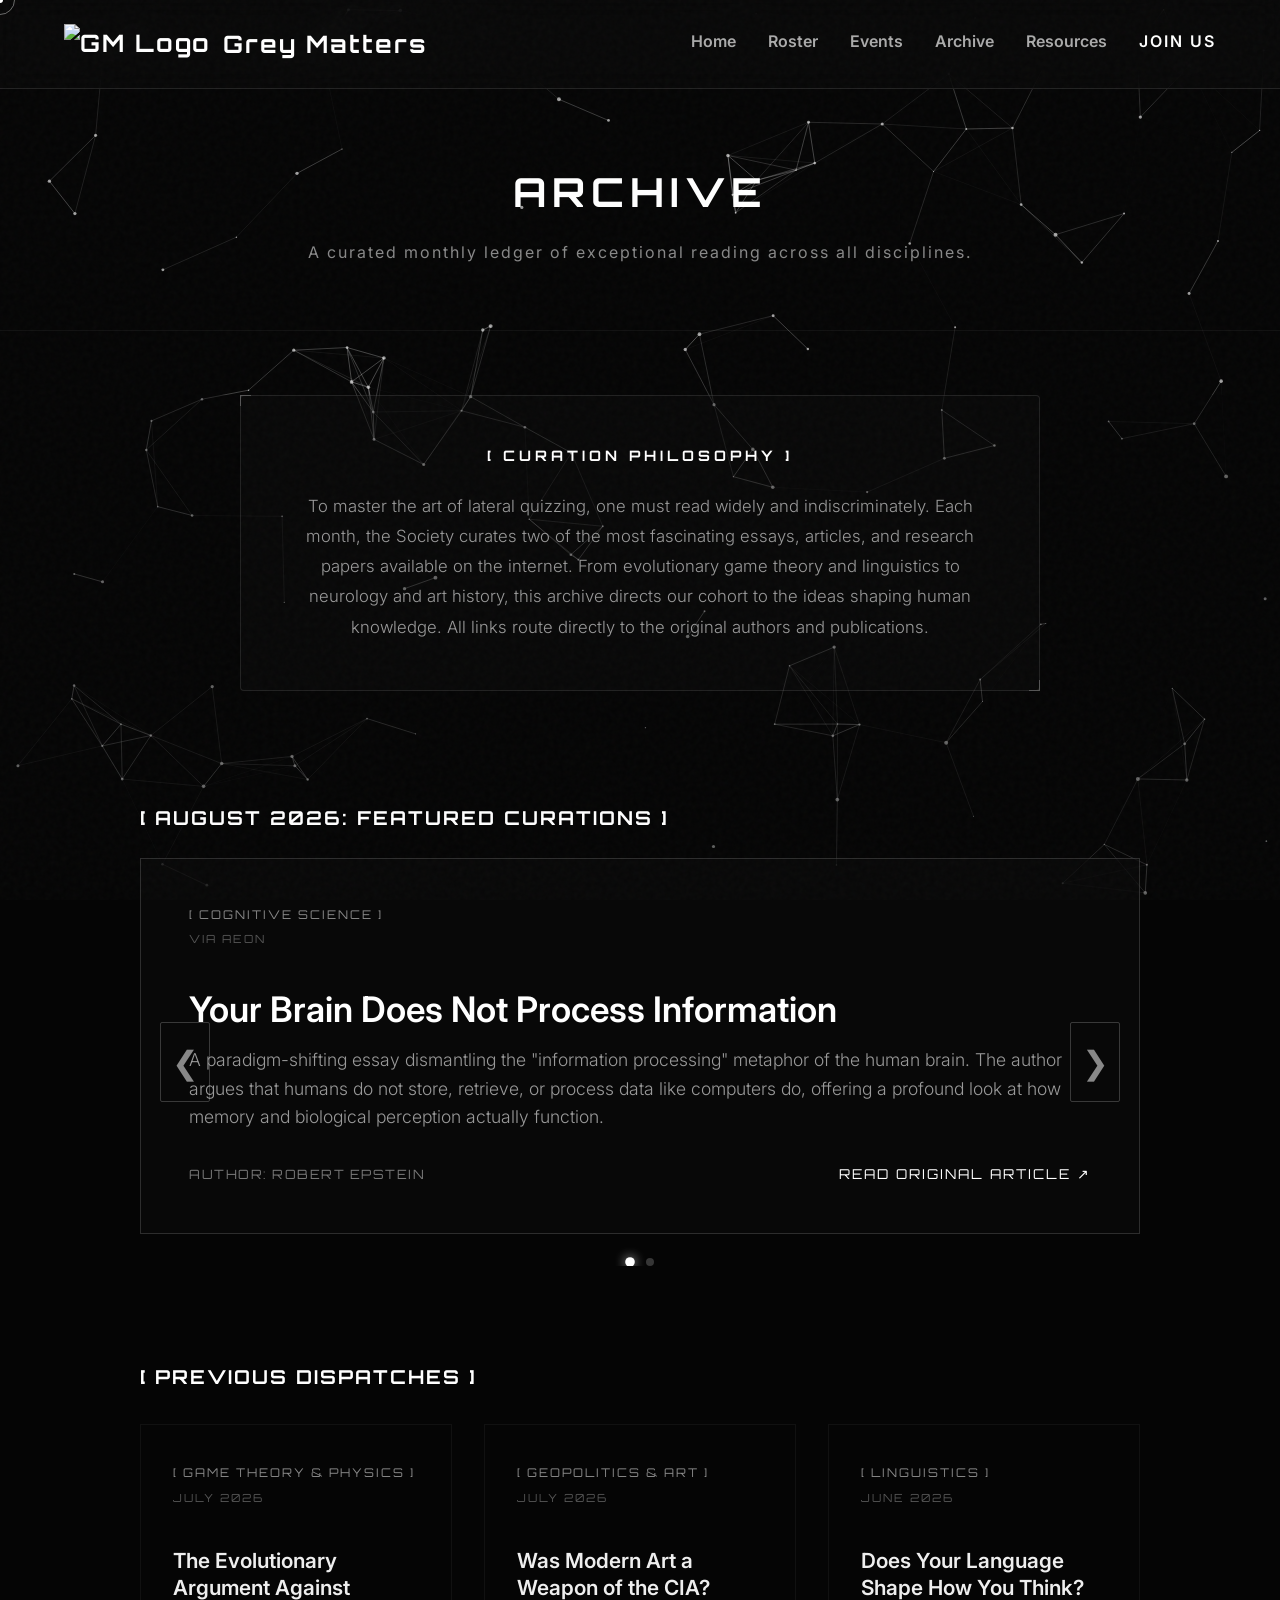
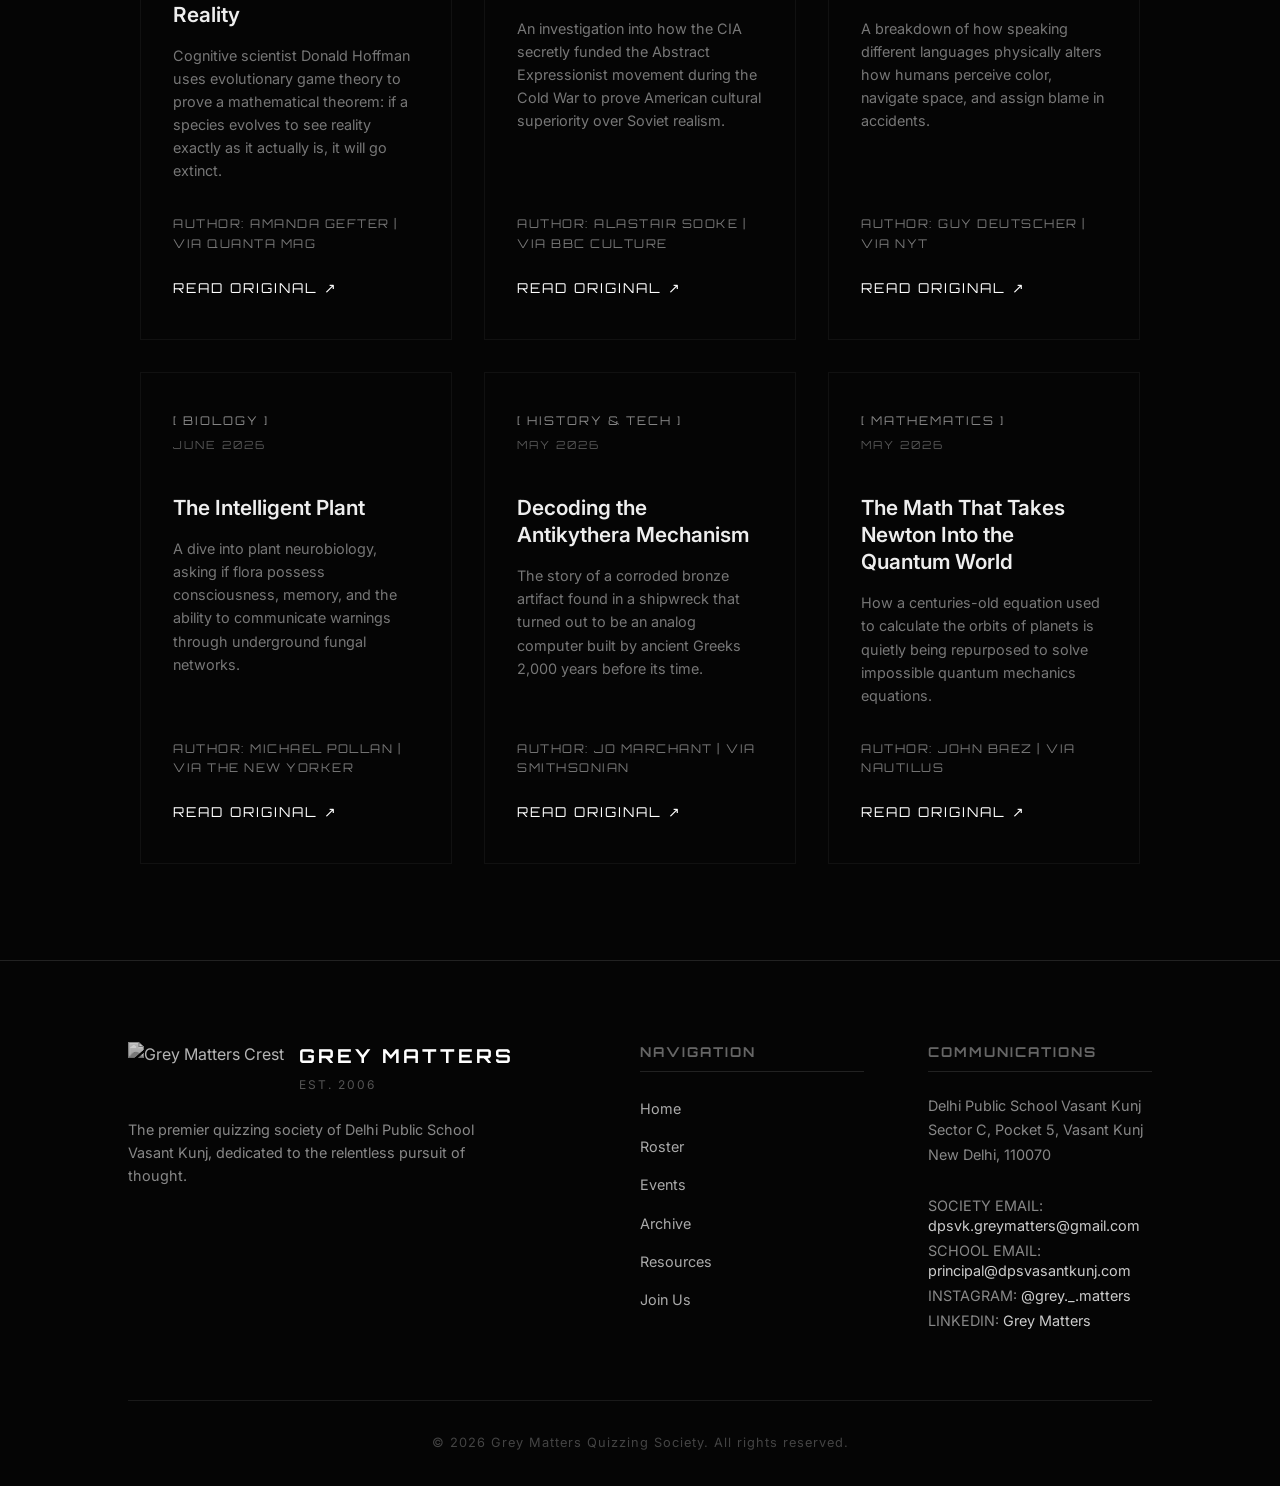
==== archive.html @ 874a45f2 "Add files via upload" ====
<!DOCTYPE html>
<html lang="en">
<head>
    <meta charset="UTF-8">
    <meta name="viewport" content="width=device-width, initial-scale=1.0">
    <title>Archive | Grey Matters Quizzing Society</title>
    <link rel="preconnect" href="https://fonts.googleapis.com">
    <link rel="preconnect" href="https://fonts.gstatic.com" crossorigin>
    <link href="https://fonts.googleapis.com/css2?family=Inter:wght@300;400;600&family=Orbitron:wght@400;500;700&display=swap" rel="stylesheet">
    <link rel="stylesheet" href="style.css">
</head>
<body>

    <!-- Precision Cursor Elements -->
    <div class="cursor-dot"></div>
    <div class="cursor-ring"></div>

    <!-- The Interactive Particle Background -->
    <canvas id="particle-canvas"></canvas>

    <!-- Navigation Bar -->
    <nav class="navbar">
        <a href="index.html" class="nav-brand">
            <img src="images/logo.jpeg" alt="GM Logo" class="nav-logo">
            Grey Matters
        </a>
        <ul class="nav-links">
            <li><a href="index.html">Home</a></li>
            <li><a href="roster.html">Roster</a></li>
            <li><a href="events.html">Events</a></li>
            <li><a href="archive.html">Archive</a></li>
            <li><a href="resources.html">Resources</a></li>
            <li><a href="join.html" class="join-btn">Join Us</a></li>
        </ul>
    </nav>

    <!-- Page Header -->
    <header class="page-header reveal">
        <h1 class="page-title">ARCHIVE</h1>
        <p class="page-subtitle">A curated monthly ledger of exceptional reading across all disciplines.</p>
    </header>

    <!-- Curation Mandate -->
    <section class="section reveal" style="padding-top: 0; padding-bottom: 2rem;">
        <div class="roster-intro">
            <h3 class="intro-heading">[ CURATION PHILOSOPHY ]</h3>
            <p class="intro-text">
                To master the art of lateral quizzing, one must read widely and indiscriminately. Each month, the Society curates two of the most fascinating essays, articles, and research papers available on the internet. From evolutionary game theory and linguistics to neurology and art history, this archive directs our cohort to the ideas shaping human knowledge. All links route directly to the original authors and publications.
            </p>
        </div>
    </section>

    <!-- AUGUST 2026: Swipeable Featured Banner -->
    <section class="section reveal" style="padding-top: 0;">
        <h2 class="section-title" style="font-size: 1.2rem; margin-bottom: 1.5rem; text-align: left; max-width: 1000px; margin-left: auto; margin-right: auto;">[ AUGUST 2026: FEATURED CURATIONS ]</h2>
        
        <div class="slider-wrapper">
            
            <!-- Accessible Navigation Arrows -->
            <button class="slider-arrow prev-arrow" aria-label="Previous Dispatch">&#10094;</button>
            <button class="slider-arrow next-arrow" aria-label="Next Dispatch">&#10095;</button>

            <div class="slider-container" id="archive-slider">
                
                <!-- Slide 1 -->
                <div class="featured-article slide">
                    <div class="article-meta" style="display: flex; flex-direction: column; align-items: flex-start; gap: 8px; height: auto; padding-bottom: 15px;">
                        <span class="article-tag">[ COGNITIVE SCIENCE ]</span>
                        <span class="article-date">VIA AEON</span>
                    </div>
                    <h3 class="featured-title">Your Brain Does Not Process Information</h3>
                    <p class="featured-excerpt">A paradigm-shifting essay dismantling the "information processing" metaphor of the human brain. The author argues that humans do not store, retrieve, or process data like computers do, offering a profound look at how memory and biological perception actually function.</p>
                    <div class="article-footer">
                        <div class="article-author">AUTHOR: ROBERT EPSTEIN</div>
                        <a href="https://aeon.co/essays/your-brain-does-not-process-information-and-it-is-not-a-computer" target="_blank" class="read-more">READ ORIGINAL ARTICLE ↗</a>
                    </div>
                </div>

                <!-- Slide 2 -->
                <div class="featured-article slide">
                    <div class="article-meta" style="display: flex; flex-direction: column; align-items: flex-start; gap: 8px; height: auto; padding-bottom: 15px;">
                        <span class="article-tag">[ GEOPOLITICS & SUPPLY CHAIN ]</span>
                        <span class="article-date">VIA WIRED</span>
                    </div>
                    <h3 class="featured-title">The Deadly Global War for Sand</h3>
                    <p class="featured-excerpt">Sand is the most consumed natural resource on Earth after water, serving as the hidden foundation for modern concrete, glass, and silicon microchips. This investigation uncovers the terrifying reality of "peak sand" and the violent, multi-billion-dollar black markets currently fighting over it.</p>
                    <div class="article-footer">
                        <div class="article-author">AUTHOR: VINCE BEISER</div>
                        <a href="https://www.wired.com/2015/03/illegal-sand-mining/" target="_blank" class="read-more">READ ORIGINAL ARTICLE ↗</a>
                    </div>
                </div>

            </div>
            
            <!-- Interactive Dots for Swipe Indication -->
            <div class="slider-dots">
                <span class="dot active" data-index="0"></span>
                <span class="dot" data-index="1"></span>
            </div>
        </div>
            
    </section>

    <!-- PRECEDING MONTHS: Dispatch Log Grid (May to July) -->
    <section class="section reveal" style="padding-top: 0; padding-bottom: 6rem;">
        <h2 class="section-title" style="font-size: 1.2rem; margin-bottom: 2rem; text-align: left; max-width: 1000px; margin-left: auto; margin-right: auto;">[ PREVIOUS DISPATCHES ]</h2>
        
        <div class="archive-grid">
            
            <!-- JULY 2026: Article 1 -->
            <div class="archive-card" style="padding: 2.5rem 2rem; display: flex; flex-direction: column;">
                <div class="article-meta" style="display: flex; flex-direction: column; align-items: flex-start; gap: 8px; height: auto; padding-bottom: 15px;">
                    <span class="article-tag">[ GAME THEORY & PHYSICS ]</span>
                    <span class="article-date">JULY 2026</span>
                </div>
                <h4 class="card-title">The Evolutionary Argument Against Reality</h4>
                <p class="card-excerpt">Cognitive scientist Donald Hoffman uses evolutionary game theory to prove a mathematical theorem: if a species evolves to see reality exactly as it actually is, it will go extinct.</p>
                <p class="article-author" style="margin-bottom: 1.5rem; font-size: 0.75rem;">AUTHOR: AMANDA GEFTER | VIA QUANTA MAG</p>
                <a href="https://www.quantamagazine.org/the-evolutionary-argument-against-reality-20160421/" target="_blank" class="read-more">READ ORIGINAL ↗</a>
            </div>

            <!-- JULY 2026: Article 2 -->
            <div class="archive-card" style="padding: 2.5rem 2rem; display: flex; flex-direction: column;">
                <div class="article-meta" style="display: flex; flex-direction: column; align-items: flex-start; gap: 8px; height: auto; padding-bottom: 15px;">
                    <span class="article-tag">[ GEOPOLITICS & ART ]</span>
                    <span class="article-date">JULY 2026</span>
                </div>
                <h4 class="card-title">Was Modern Art a Weapon of the CIA?</h4>
                <p class="card-excerpt">An investigation into how the CIA secretly funded the Abstract Expressionist movement during the Cold War to prove American cultural superiority over Soviet realism.</p>
                <p class="article-author" style="margin-bottom: 1.5rem; font-size: 0.75rem;">AUTHOR: ALASTAIR SOOKE | VIA BBC CULTURE</p>
                <a href="https://www.bbc.com/culture/article/20161004-was-modern-art-a-weapon-of-the-cia" target="_blank" class="read-more">READ ORIGINAL ↗</a>
            </div>

            <!-- JUNE 2026: Article 1 -->
            <div class="archive-card" style="padding: 2.5rem 2rem; display: flex; flex-direction: column;">
                <div class="article-meta" style="display: flex; flex-direction: column; align-items: flex-start; gap: 8px; height: auto; padding-bottom: 15px;">
                    <span class="article-tag">[ LINGUISTICS ]</span>
                    <span class="article-date">JUNE 2026</span>
                </div>
                <h4 class="card-title">Does Your Language Shape How You Think?</h4>
                <p class="card-excerpt">A breakdown of how speaking different languages physically alters how humans perceive color, navigate space, and assign blame in accidents.</p>
                <p class="article-author" style="margin-bottom: 1.5rem; font-size: 0.75rem;">AUTHOR: GUY DEUTSCHER | VIA NYT</p>
                <a href="https://www.nytimes.com/2010/08/29/magazine/29language-t.html" target="_blank" class="read-more">READ ORIGINAL ↗</a>
            </div>

            <!-- JUNE 2026: Article 2 -->
            <div class="archive-card" style="padding: 2.5rem 2rem; display: flex; flex-direction: column;">
                <div class="article-meta" style="display: flex; flex-direction: column; align-items: flex-start; gap: 8px; height: auto; padding-bottom: 15px;">
                    <span class="article-tag">[ BIOLOGY ]</span>
                    <span class="article-date">JUNE 2026</span>
                </div>
                <h4 class="card-title">The Intelligent Plant</h4>
                <p class="card-excerpt">A dive into plant neurobiology, asking if flora possess consciousness, memory, and the ability to communicate warnings through underground fungal networks.</p>
                <p class="article-author" style="margin-bottom: 1.5rem; font-size: 0.75rem;">AUTHOR: MICHAEL POLLAN | VIA THE NEW YORKER</p>
                <a href="https://www.newyorker.com/magazine/2013/12/23/the-intelligent-plant" target="_blank" class="read-more">READ ORIGINAL ↗</a>
            </div>

            <!-- MAY 2026: Article 1 -->
            <div class="archive-card" style="padding: 2.5rem 2rem; display: flex; flex-direction: column;">
                <div class="article-meta" style="display: flex; flex-direction: column; align-items: flex-start; gap: 8px; height: auto; padding-bottom: 15px;">
                    <span class="article-tag">[ HISTORY & TECH ]</span>
                    <span class="article-date">MAY 2026</span>
                </div>
                <h4 class="card-title">Decoding the Antikythera Mechanism</h4>
                <p class="card-excerpt">The story of a corroded bronze artifact found in a shipwreck that turned out to be an analog computer built by ancient Greeks 2,000 years before its time.</p>
                <p class="article-author" style="margin-bottom: 1.5rem; font-size: 0.75rem;">AUTHOR: JO MARCHANT | VIA SMITHSONIAN</p>
                <a href="https://www.smithsonianmag.com/history/decoding-antikythera-mechanism-first-computer-180953979/" target="_blank" class="read-more">READ ORIGINAL ↗</a>
            </div>

            <!-- MAY 2026: Article 2 -->
            <div class="archive-card" style="padding: 2.5rem 2rem; display: flex; flex-direction: column;">
                <div class="article-meta" style="display: flex; flex-direction: column; align-items: flex-start; gap: 8px; height: auto; padding-bottom: 15px;">
                    <span class="article-tag">[ MATHEMATICS ]</span>
                    <span class="article-date">MAY 2026</span>
                </div>
                <h4 class="card-title">The Math That Takes Newton Into the Quantum World</h4>
                <p class="card-excerpt">How a centuries-old equation used to calculate the orbits of planets is quietly being repurposed to solve impossible quantum mechanics equations.</p>
                <p class="article-author" style="margin-bottom: 1.5rem; font-size: 0.75rem;">AUTHOR: JOHN BAEZ | VIA NAUTILUS</p>
                <a href="https://nautil.us/the-math-that-takes-newton-into-the-quantum-world-237339" target="_blank" class="read-more">READ ORIGINAL ↗</a>
            </div>

        </div>
    </section>

    <!-- Institutional Sign-Off (Footer) -->
    <footer class="institutional-footer reveal">
        <div class="footer-grid">
            
            <!-- Branding & Origin -->
            <div class="footer-column brand-column">
                <div class="footer-identity">
                    <!-- Reusing your logo for official branding -->
                    <img src="images/logo.jpeg" alt="Grey Matters Crest" class="footer-crest">
                    <div>
                        <h3 class="footer-title">GREY MATTERS</h3>
                        <p class="footer-sub">EST. 2006</p>
                    </div>
                </div>
                <p class="footer-desc">The premier quizzing society of Delhi Public School Vasant Kunj, dedicated to the relentless pursuit of thought.</p>
            </div>

            <!-- Operations / Navigation -->
            <div class="footer-column">
                <h3 class="column-header">NAVIGATION</h3>
                <ul class="footer-nav">
                    <li><a href="index.html">Home</a></li>
                    <li><a href="roster.html">Roster</a></li>
                    <li><a href="events.html">Events</a></li>
                    <li><a href="archive.html">Archive</a></li>
                    <li><a href="resources.html">Resources</a></li>
                    <li><a href="join.html">Join Us</a></li>
                </ul>
            </div>

            <!-- Communications / Contact -->
            <div class="footer-column">
                <h4 class="column-header">COMMUNICATIONS</h4>
                <div class="contact-details">
                    <p>Delhi Public School Vasant Kunj</p>
                    <p>Sector C, Pocket 5, Vasant Kunj</p>
                    <p>New Delhi, 110070</p>
                    <br>
                    <p>SOCIETY EMAIL: <a href="mailto:dpsvk.greymatters@gmail.com" class="contact-link">dpsvk.greymatters@gmail.com</a></p>
                    <p>SCHOOL EMAIL: <a href="mailto:principal@dpsvasantkunj.com" class="contact-link">principal@dpsvasantkunj.com</a></p>
                    <p>INSTAGRAM: <a href="https://instagram.com/grey._.matters" target="_blank" class="contact-link">@grey._.matters</a></p>
                    <p>LINKEDIN: <a href="https://linkedin.com/company/grey-matters-dpsvasantkunj" target="_blank" class="contact-link">Grey Matters</a></p>
                </div>
            </div>

        </div>

        <div class="footer-closure">
            <p>&copy; 2026 Grey Matters Quizzing Society. All rights reserved.</p>
        </div>
    </footer>

    <!-- Script for the Background -->
    <script src="script.js"></script>

    <!-- Script for the Swipeable Carousel & Arrows -->
    <script>
        document.addEventListener('DOMContentLoaded', () => {
            const container = document.getElementById('archive-slider');
            const dots = document.querySelectorAll('.dot');
            const nextBtn = document.querySelector('.next-arrow');
            const prevBtn = document.querySelector('.prev-arrow');
            
            if(!container) return;

            // Arrow Click Mechanics
            nextBtn.addEventListener('click', () => {
                container.scrollBy({ left: container.clientWidth, behavior: 'smooth' });
            });

            prevBtn.addEventListener('click', () => {
                container.scrollBy({ left: -container.clientWidth, behavior: 'smooth' });
            });

            // Updates the glowing dots when you swipe or click arrows
            container.addEventListener('scroll', () => {
                let index = Math.round(container.scrollLeft / container.clientWidth);
                dots.forEach((dot, i) => {
                    dot.classList.toggle('active', i === index);
                });
            });

            // Allows you to click the dots directly
            dots.forEach((dot, index) => {
                dot.addEventListener('click', () => {
                    container.scrollTo({
                        left: index * container.clientWidth,
                        behavior: 'smooth'
                    });
                });
            });
        });
    </script>
</body>
</html>
---- style.css ----
/* Base Reset */
* {
    margin: 0;
    padding: 0;
    box-sizing: border-box;
}

/* --- Global Particle Background Fix --- */
#particle-canvas {
    position: fixed;
    top: 0;
    left: 0;
    width: 100vw;
    height: 100vh;
    z-index: -1; /* Puts it firmly behind all your text and buttons */
    pointer-events: none; /* Ensures it doesn't block you from clicking links */
    transition: filter 0.8s ease;
}

/* This class will be applied by JS when you hover */
.gold-particles-active #particle-canvas {
    /* Sepia + Hue-Rotate flawlessly tints white particles to champagne gold */
    filter: sepia(100%) hue-rotate(5deg) saturate(400%) brightness(1.1);
}

/* --- Selection & Dragging Overrides --- */

/* Custom Text Highlight Color */
::selection {
    background-color: rgba(255, 255, 255, 0.2);
    color: #fff;
    text-shadow: none;
}
::-moz-selection {
    background-color: rgba(255, 255, 255, 0.2);
    color: #fff;
    text-shadow: none;
}

/* 2. Prevent selection on UI elements, images, and structural text */
img, 
h1, h2, h3, h4, 
.nav-links, 
.btn-formal, 
.roadmap-step, 
.registry-teaser {
    -webkit-user-select: none; /* Safari */
    -moz-user-select: none; /* Firefox */
    -ms-user-select: none; /* IE10+/Edge */
    user-select: none; /* Standard */
    -webkit-user-drag: none; /* Prevents ghost-dragging images */
}

body {
    background-color: #050505; /* Deep, tech-focused black */
    color: #e0e0e0;
    font-family: 'Inter', sans-serif;
    line-height: 1.6;
}

/* Adds a microscopic cinematic static overlay to the whole site */
body::before {
    content: "";
    position: fixed;
    top: 0;
    left: 0;
    width: 100vw;
    height: 100vh;
    background-image: url("data:image/svg+xml,%3Csvg viewBox='0 0 200 200' xmlns='http://www.w3.org/2000/svg'%3E%3Cfilter id='noiseFilter'%3E%3CfeTurbulence type='fractalNoise' baseFrequency='0.85' numOctaves='3' stitchTiles='stitch'/%3E%3C/filter%3E%3Crect width='100%25' height='100%25' filter='url(%23noiseFilter)'/%3E%3C/svg%3E");
    opacity: 0.03; /* Extremely subtle */
    z-index: 9999;
    pointer-events: none; /* So it doesn't block clicks */
}

/* ==========================================
   GLOBAL CUSTOM SCROLLBAR (TERMINAL THEME)
   ========================================== */

/* Firefox Support */
html {
    scrollbar-width: thin;
    scrollbar-color: #555 #050505;
}

/* WebKit (Chrome, Edge, Safari) Support */
::-webkit-scrollbar {
    width: 10px; /* Sleek, thin profile */
}

/* The track (background) the scrollbar slides in */
::-webkit-scrollbar-track {
    background: #050505; /* Matches your dark aesthetic */
    border-left: 1px solid rgba(255, 255, 255, 0.05); /* Subtle dividing line */
}

/* The draggable scrollbar itself */
::-webkit-scrollbar-thumb {
    background: rgba(85, 85, 85, 0.8);
    border: 1px solid rgba(255, 255, 255, 0.1);
    border-radius: 2px; /* Sharp, terminal-style edges */
    transition: background 0.3s ease;
}

/* When hovering over the scrollbar */
::-webkit-scrollbar-thumb:hover {
    background: rgba(150, 150, 150, 0.9);
    border: 1px solid rgba(255, 255, 255, 0.4);
}

/* Typography */
h1, .nav-brand {
    font-family: 'Orbitron', sans-serif;
}

/* Navigation */
.navbar {
    display: flex;
    justify-content: space-between;
    align-items: center;
    padding: 1.5rem 5%;
    background: rgba(5, 5, 5, 0.9);
    position: fixed;
    width: 100%;
    top: 0;
    z-index: 100;
    border-bottom: 1px solid #222;
}

.nav-brand {
    display: flex;
    align-items: center;
    gap: 12px; /* Adds perfect spacing between the logo and the text */
    font-size: 1.5rem;
    font-weight: 700;
    letter-spacing: 2px;
    color: #ffffff;
    text-decoration: none !important;
}

.nav-brand:hover {
    text-decoration: none;
}

/* New rule for the small navigation logo */
.nav-logo {
    height: 40px; /* Keeps it small enough to fit the header */
    width: auto;
    mix-blend-mode: screen; /* Removes the black JPEG background */
}

.nav-links {
    list-style: none;
    display: flex;
    gap: 2rem;
    align-items: center;
}

.nav-links a {
    color: #a0a0a0;
    text-decoration: none;
    transition: color 0.3s ease;
    font-weight: 600;
}

.nav-links a:hover {
    color: #ffffff;
}

/* Accent Button */
.btn-accent {
    border: 1px solid #fff;
    padding: 0.5rem 1.5rem;
    border-radius: 4px;
    transition: all 0.3s ease;
}

.btn-accent:hover {
    background: #fff;
    color: #000 !important;
    box-shadow: 0 0 15px rgba(255, 255, 255, 0.5);
}

/* Hero Section */
.hero {
    height: 100vh;
    display: flex;
    justify-content: center;
    align-items: center;
    text-align: center;
    padding-top: 80px; /* Offset for fixed navbar */
}

.hero-content {
    max-width: 800px;
}

.hero-logo {
    width: 290px;
    margin-bottom: 0; /* Changed this line to remove the spacing */
    mix-blend-mode: screen; 
}

.glow-text {
    font-size: 4rem;
    color: #ffffff;
    margin-bottom: 0;
    text-shadow: 0 0 20px rgba(255, 255, 255, 0.4);
    letter-spacing: 4px;
}

#particles-js {
    position: fixed;
    width: 100vw;
    height: 100vh;
    top: 0;
    left: 0;
    z-index: -1; /* This pushes it to the very back */
}

/* General Section Formatting */
.section {
    padding: 6rem 10%;
    position: relative;
    z-index: 10; /* Ensures the text stays above the particle background */
    background: rgba(5, 5, 5, 0.4); /* Slight transparency to let the particles show */
}

.section-title {
    font-family: 'Orbitron', sans-serif;
    font-size: 2.5rem;
    color: #ffffff;
    text-align: center;
    margin-bottom: 3rem;
    letter-spacing: 2px;
}

/* About Section */
.about-content {
    max-width: 800px;
    margin: 0 auto;
    text-align: center;
    font-size: 1.2rem;
    color: #cccccc;
}

/* Events Grid */
.card-grid {
    display: grid;
    /* This automatically creates columns that fit the screen size */
    grid-template-columns: repeat(auto-fit, minmax(300px, 1fr)); 
    gap: 2rem;
}

/* Glassmorphism Event Cards */
.card {
    background: rgba(255, 255, 255, 0.03);
    border: 1px solid rgba(255, 255, 255, 0.1);
    border-radius: 8px;
    padding: 2.5rem 2rem;
    transition: transform 0.3s ease, border-color 0.3s ease;
    backdrop-filter: blur(5px); /* Creates the frosted glass effect */
}

.card:hover {
    transform: translateY(-8px); /* Card floats up slightly when hovered */
    border-color: #ffffff;
}

.card h3 {
    font-family: 'Orbitron', sans-serif;
    color: #ffffff;
    margin-bottom: 1rem;
    font-size: 1.4rem;
}

.card p {
    color: #a0a0a0;
    font-size: 0.95rem;
}

/* --- Methodology & Roadmap --- */
.section-subtitle {
    text-align: center;
    color: #666;
    margin-top: -2rem;
    margin-bottom: 4rem;
    letter-spacing: 1px;
}

/* The Roadmap Flexbox */
.roadmap {
    display: flex;
    justify-content: space-between; /* Ensures even spacing */
    align-items: flex-start; /* Aligns items at the top */
    max-width: 1100px; /* Widened to accommodate 5 steps */
    margin: 0 auto 5rem auto;
    gap: 1rem;
}

.roadmap-step {
    display: flex;
    flex-direction: column;
    align-items: center;
    text-align: center;
    flex: 1;
    position: relative; /* This is crucial for positioning the hover panel */
    cursor: default;
}

/* Lights up the number slightly when hovering over the step */
.roadmap-step:hover .step-num {
    color: #fff;
    text-shadow: 0 0 10px rgba(255, 255, 255, 0.2);
}

/* The hidden data-panel */
.hover-panel {
    position: absolute;
    top: 100%;
    left: 50%;
    transform: translateX(-50%) translateY(15px);
    background: rgba(12, 12, 12, 0.95);
    border: 1px solid #333;
    padding: 1.2rem;
    width: 220px;
    color: #bbb;
    font-size: 0.85rem;
    line-height: 1.5;
    text-align: left;
    
    /* Animation defaults */
    opacity: 0;
    visibility: hidden;
    transition: all 0.3s ease;
    
    box-shadow: 0 10px 25px rgba(0, 0, 0, 0.8);
    z-index: 50;
    border-radius: 2px;
}

/* A subtle accent line at the top of the panel */
.hover-panel::before {
    content: '';
    position: absolute;
    top: 0;
    left: 0;
    width: 100%;
    height: 1px;
    background: linear-gradient(90deg, transparent, #888, transparent);
}

/* The hover trigger */
.roadmap-step:hover .hover-panel {
    opacity: 1;
    visibility: visible;
    transform: translateX(-50%) translateY(0); /* Slides up smoothly */
}

.step-num {
    font-family: 'Orbitron', sans-serif;
    font-size: 1.5rem; /* Slightly smaller for elegance */
    color: #555;
    font-weight: 700;
    margin-bottom: 0.8rem;
}

.step-details h3 {
    color: #eee;
    font-size: 0.9rem;
    letter-spacing: 2px;
    margin-bottom: 0.5rem;
}

.step-details p {
    color: #888;
    font-size: 0.8rem;
    line-height: 1.5;
    max-width: 150px; /* Keeps the text constrained and readable */
}

.roadmap-divider {
    height: 1px;
    width: 30px;
    background: #333;
    margin-top: 1.2rem; /* Aligns with the new number size */
    flex-shrink: 0;
}

/* --- The Application Container --- */
.application-container {
    max-width: 800px;
    margin: 0 auto;
    background: rgba(15, 15, 15, 0.6);
    border: 1px solid #2a2a2a;
    border-radius: 4px;
}

.question-box {
    padding: 3rem 4rem;
    border-bottom: 1px solid #2a2a2a;
}

.question-box p {
    font-size: 1.1rem;
    line-height: 1.8;
    color: #aaa;
    text-align: justify;
    font-weight: 300;
}

/* Target clues in the question (subtle until activated) */
.muted-target {
    color: #aaa;
    transition: all 0.5s ease;
}

.muted-target.active {
    color: #fff;
    background: rgba(255, 255, 255, 0.1);
    padding: 0 4px;
    border-radius: 2px;
}

/* Analysis Board */
.analysis-board {
    padding: 2.5rem 4rem;
    text-align: center;
}

.btn-formal {
    background: transparent;
    border: 1px solid #555;
    color: #ccc;
    font-family: 'Orbitron', sans-serif;
    padding: 0.8rem 2.5rem;
    font-size: 0.9rem;
    letter-spacing: 3px;
    cursor: pointer;
    transition: all 0.3s ease;
}

.btn-formal:hover {
    background: #fff;
    color: #000;
}

/* The Sequential Breakdown Breakdown */
.breakdown-hidden {
    display: none;
}

.breakdown-visible {
    display: block;
    margin-top: 3rem;
    text-align: left;
}

.breakdown-row {
    display: flex;
    flex-direction: column;
    margin-bottom: 1.5rem;
    opacity: 0;
    transform: translateY(10px);
    transition: all 0.6s ease;
}

.breakdown-row.show {
    opacity: 1;
    transform: translateY(0);
}

.b-label {
    font-family: 'Orbitron', sans-serif;
    color: #666;
    font-size: 0.75rem;
    margin-bottom: 0.3rem;
    letter-spacing: 1px;
}

.b-text {
    color: #ddd;
    font-size: 0.95rem;
    line-height: 1.5;
    padding-left: 1rem;
    border-left: 2px solid #444;
}

.final-answer {
    text-align: center;
    font-family: 'Orbitron', sans-serif;
    color: #fff;
    font-size: 1.8rem;
    letter-spacing: 5px;
    margin-top: 3rem;
    opacity: 0;
    transition: opacity 1s ease;
}

.final-answer.show {
    opacity: 1;
}

/* --- The Terminus Section --- */
.terminus-section {
    min-height: 50vh; /* Gives the section massive, elegant breathing room */
    display: flex;
    align-items: center;
    justify-content: center;
    text-align: center;
    border-top: 1px solid rgba(255, 255, 255, 0.03); /* Extremely subtle dividing line */
    background: linear-gradient(to bottom, transparent, rgba(5, 5, 5, 0.9));
}

.axiom {
    font-family: 'Orbitron', sans-serif;
    font-size: 3.5rem; /* Massive, cinematic text */
    color: #444; /* Dark charcoal for the first line */
    letter-spacing: 6px;
    line-height: 1.4;
    font-weight: 300;
    margin-bottom: 3.5rem;
}

.axiom-highlight {
    color: #fff; /* Stark white */
    text-shadow: 0 0 30px rgba(255, 255, 255, 0.15); /* Soft, elegant glow */
    font-weight: 700;
}

/* The Grand Induction Teaser Console */
.registry-teaser {
    display: inline-flex;
    align-items: center;
    justify-content: center;
    gap: 1.5rem;
    padding: 1.5rem 3.5rem;
    border: 1px solid rgba(255, 255, 255, 0.1);
    background: rgba(10, 10, 10, 0.8);
    backdrop-filter: blur(5px);
    border-radius: 2px;
    position: relative;
    user-select: none;
    
    /* A cinematic, breathing glow to build excitement without neon */
    animation: anticipation-glow 4s infinite ease-in-out;
}

@keyframes anticipation-glow {
    0%, 100% { box-shadow: 0 0 15px rgba(255, 255, 255, 0.02); }
    50% { box-shadow: 0 0 30px rgba(255, 255, 255, 0.12); border-color: rgba(255, 255, 255, 0.3); }
}

/* The Massive, Elegant Year Typography */
.teaser-year {
    font-family: 'Orbitron', sans-serif;
    font-size: 3rem;
    font-weight: 300;
    color: #fff;
    border-right: 1px solid #333;
    padding-right: 1.5rem;
    line-height: 1;
    letter-spacing: 2px;
}

/* The Stacked Announcement Details */
.teaser-details {
    display: flex;
    flex-direction: column;
    text-align: left;
    justify-content: center;
}

.teaser-title {
    font-family: 'Orbitron', sans-serif;
    color: #fff;
    font-size: 1.1rem;
    letter-spacing: 5px;
    margin-bottom: 0.3rem;
    font-weight: 600;
}

.teaser-status {
    font-family: 'Inter', sans-serif;
    color: #777;
    font-size: 0.85rem;
    letter-spacing: 3px;
    text-transform: uppercase;
}

/* A slow, sweeping reflection of light across the box */
.registry-teaser::after {
    content: '';
    position: absolute;
    top: 0; left: -100%; width: 50%; height: 100%;
    background: linear-gradient(90deg, transparent, rgba(255, 255, 255, 0.03), transparent);
    animation: teaser-scan 6s infinite linear;
}

@keyframes teaser-scan {
    100% { left: 200%; }
}

/* --- Institutional Sign-Off (Footer) --- */
.institutional-footer {
    background: #050505; /* Deepest black to cap off the page */
    border-top: 1px solid #222;
    padding: 5rem 10% 2rem 10%;
    position: relative;
    z-index: 10;
}

.footer-grid {
    display: grid;
    grid-template-columns: 2fr 1fr 1fr; /* Brand column is wider */
    gap: 4rem;
    margin-bottom: 4rem;
}

/* Footer Brand Column */
.footer-identity {
    display: flex;
    align-items: center;
    gap: 15px;
    margin-bottom: 1.5rem;
}

.footer-crest {
    height: 50px;
    width: auto;
    filter: grayscale(100%); /* Keeps the logo stark and elegant */
    mix-blend-mode: screen;
    opacity: 0.8;
}

.footer-title {
    font-family: 'Orbitron', sans-serif;
    color: #fff;
    font-size: 1.2rem;
    letter-spacing: 3px;
    margin-bottom: 0.2rem;
}

.footer-sub {
    font-family: 'Inter', sans-serif;
    color: #555;
    font-size: 0.75rem;
    letter-spacing: 2px;
}

.footer-desc {
    color: #888;
    font-size: 0.9rem;
    line-height: 1.6;
    max-width: 350px;
}

/* Column Headers */
.column-header {
    font-family: 'Orbitron', sans-serif;
    color: #666;
    font-size: 0.85rem;
    letter-spacing: 2px;
    margin-bottom: 1.5rem;
    border-bottom: 1px solid #222;
    padding-bottom: 0.5rem;
}

/* Footer Navigation Links */
.footer-nav {
    list-style: none;
    padding: 0;
}

.footer-nav li {
    margin-bottom: 0.8rem;
}

.footer-nav a {
    color: #aaa;
    text-decoration: none;
    font-size: 0.9rem;
    transition: color 0.3s ease;
}

.footer-nav a:hover {
    color: #fff;
}

/* Contact Details */
.contact-details p {
    color: #888;
    font-size: 0.9rem;
    margin-bottom: 0.3rem;
    line-height: 1.4;
}

.contact-link {
    color: #ccc;
    text-decoration: none;
    transition: color 0.3s ease;
}

.contact-link:hover {
    color: #fff;
    text-shadow: 0 0 5px rgba(255, 255, 255, 0.5);
}

/* Final Copyright Closure */
.footer-closure {
    text-align: center;
    border-top: 1px solid #1a1a1a;
    padding-top: 2rem;
}

.footer-closure p {
    color: #444;
    font-size: 0.8rem;
    letter-spacing: 1px;
}

/* Mobile Responsiveness for Footer */
@media (max-width: 768px) {
    .footer-grid {
        grid-template-columns: 1fr;
        gap: 3rem;
    }
}

/* --- Cinematic Scroll Reveals --- */
.reveal {
    opacity: 0;
    transform: translateY(40px); /* Pushes the element down slightly */
    transition: all 1.2s cubic-bezier(0.25, 1, 0.5, 1); /* Elegant, cinematic deceleration */
}

.reveal.active {
    opacity: 1;
    transform: translateY(0); /* Brings it back to its normal resting place */
}

/* Optional: Stagger the roadmap steps slightly if they are revealed together */
.roadmap-step.reveal { transition-delay: 0.1s; }
.roadmap-step.reveal:nth-child(3) { transition-delay: 0.2s; }
.roadmap-step.reveal:nth-child(5) { transition-delay: 0.3s; }

/* --- Precision Custom Cursor --- */

/* Hide the default system cursor on desktop */
@media (min-width: 769px) {
    body, a, button, .roadmap-step, .btn-formal {
        cursor: none !important;
    }
}

.cursor-dot {
    position: fixed;
    top: 0; left: 0;
    width: 6px;
    height: 6px;
    background-color: #fff;
    border-radius: 50%;
    pointer-events: none; /* Allows you to click 'through' the cursor */
    z-index: 9999;
    transform: translate(-50%, -50%);
    transition: opacity 0.3s ease, transform 0.3s ease;
}

.cursor-ring {
    position: fixed;
    top: 0; left: 0;
    width: 30px;
    height: 30px;
    border: 1px solid rgba(255, 255, 255, 0.4);
    border-radius: 50%;
    pointer-events: none;
    z-index: 9998;
    transform: translate(-50%, -50%);
    /* We handle movement in JS, but we handle the hover shape-change in CSS */
    transition: width 0.3s ease, height 0.3s ease, background-color 0.3s ease, border-color 0.3s ease;
}

/* Hover State - Activated via JavaScript */
.cursor-ring.target-locked {
    width: 50px;
    height: 50px;
    background-color: rgba(255, 255, 255, 0.05);
    border-color: #fff;
}

.cursor-dot.target-locked {
    opacity: 0.3;
    transform: translate(-50%, -50%) scale(0.5);
}

/* Completely hide custom cursor on mobile screens */
@media (max-width: 768px) {
    .cursor-dot, .cursor-ring {
        display: none !important;
    }
}

/* --- Resource Directory Header --- */
.page-header {
    text-align: center;
    padding: 10rem 2rem 4rem 2rem; /* Pushes it down below the nav bar */
    border-bottom: 1px solid rgba(255, 255, 255, 0.05);
    margin-bottom: 4rem;
}

.page-title {
    font-family: 'Orbitron', sans-serif;
    font-size: 2.5rem;
    color: #fff;
    letter-spacing: 6px;
    margin-bottom: 1rem;
}

.page-subtitle {
    color: #888;
    font-size: 1rem;
    letter-spacing: 2px;
}

/* --- Core Curriculum (Grid) --- */
.curriculum-grid {
    display: grid;
    grid-template-columns: repeat(auto-fit, minmax(300px, 1fr));
    gap: 3.5rem;
    max-width: 1100px;
    margin: 0 auto;
    padding: 0 2rem;
}

.curriculum-item {
    border-top: 1px solid #222;
    padding-top: 1.5rem;
    transition: border-color 0.4s ease;
}

.curriculum-item:hover {
    border-top: 1px solid #aaa; /* Elegant, stark hover */
}

.meta-tag {
    font-family: 'Orbitron', sans-serif;
    color: #555;
    font-size: 0.7rem;
    letter-spacing: 2px;
    margin-bottom: 1.5rem;
}

.text-title { 
    display: inline-block;
    font-family: 'Orbitron', sans-serif; 
    color: #fff; 
    font-size: 1.1rem; 
    letter-spacing: 1.5px; 
    margin-bottom: 0.4rem; 
    text-decoration: none; /* Removes the underline */
    transition: color 0.3s ease, text-shadow 0.3s ease;
}

/* Adds a sleek glow when hovering over the book titles */
.text-title:hover {
    color: #fff;
    text-shadow: 0 0 10px rgba(255, 255, 255, 0.5);
}

.text-author {
    color: #777;
    font-size: 0.85rem;
    text-transform: uppercase;
    margin-bottom: 1.2rem;
    font-weight: 600;
}

.text-desc {
    color: #999;
    font-size: 0.9rem;
    line-height: 1.6;
    font-weight: 300;
}

/* --- Primary Databases (Interactive List) --- */
.database-list {
    max-width: 900px;
    margin: 0 auto;
    padding: 0 2rem;
}

.database-row {
    display: flex;
    align-items: center;
    gap: 2rem;
    padding: 2rem 0;
    border-bottom: 1px solid #222;
    text-decoration: none;
    transition: all 0.3s ease;
}

.database-row:hover {
    background: rgba(255, 255, 255, 0.02);
    border-bottom: 1px solid #fff;
    padding-left: 1rem; /* Indents slightly when hovered */
}

.db-domain {
    font-family: 'Orbitron', sans-serif;
    color: #555;
    font-size: 0.75rem;
    letter-spacing: 2px;
    width: 180px; /* Keeps domains aligned in a column */
    flex-shrink: 0;
}

.db-info {
    flex-grow: 1;
}

.db-name {
    font-family: 'Orbitron', sans-serif;
    color: #eee;
    font-size: 1.1rem;
    letter-spacing: 1px;
    margin-bottom: 0.5rem;
}

.db-purpose {
    color: #888;
    font-size: 0.85rem;
    line-height: 1.5;
}

.db-link-icon {
    font-family: 'Orbitron', sans-serif;
    color: #555;
    font-size: 1.2rem;
    transition: color 0.3s ease;
}

.database-row:hover .db-link-icon {
    color: #fff;
}

/* Mobile Adjustments for Databases */
@media (max-width: 768px) {
    .database-row {
        flex-direction: column;
        align-items: flex-start;
        gap: 0.5rem;
    }
    .db-domain {
        width: auto;
        margin-bottom: 0.5rem;
    }
    .db-link-icon {
        display: none; /* Hides arrow on mobile to save space */
    }
}

/* ==========================================
   11. ROSTER PAGE SPECIFICS
   ========================================== */

/* Community Mandate Text */
.roster-intro {
    max-width: 800px;
    margin: 0 auto 5rem auto;
    text-align: center;
    background: rgba(255, 255, 255, 0.02);
    border: 1px solid rgba(255, 255, 255, 0.1);
    padding: 3rem;
    border-radius: 4px;
    position: relative;
}

/* Subtle corner accents for a tech feel */
.roster-intro::before, .roster-intro::after {
    content: ''; position: absolute; width: 10px; height: 10px; border: 1px solid #555;
}
.roster-intro::before { top: -1px; left: -1px; border-right: none; border-bottom: none; }
.roster-intro::after { bottom: -1px; right: -1px; border-left: none; border-top: none; }

.intro-heading {
    font-family: 'Orbitron', sans-serif;
    color: #fff;
    font-size: 0.9rem;
    letter-spacing: 4px;
    margin-bottom: 1.5rem;
}

.intro-text {
    color: #999;
    font-size: 1.05rem;
    line-height: 1.8;
    font-weight: 300;
}

/* Ranks Grid */
.roster-grid {
    display: flex;
    flex-direction: column;
    gap: 1.5rem;
    max-width: 800px;
    margin: 0 auto;
}

.rank-card {
    background: rgba(10, 10, 10, 0.6);
    border: 1px solid rgba(255, 255, 255, 0.05);
    padding: 2.5rem;
    display: flex;
    flex-direction: column;
    gap: 1rem;
    transition: all 0.4s ease;
    backdrop-filter: blur(5px);
}

.rank-card:hover {
    border-color: rgba(255, 255, 255, 0.3);
    background: rgba(20, 20, 20, 0.8);
    transform: translateX(10px); /* Smoothly slides right when hovered */
    box-shadow: -5px 0 15px rgba(255, 255, 255, 0.05);
}

.rank-header {
    display: flex;
    align-items: baseline;
    gap: 1rem;
    border-bottom: 1px solid #222;
    padding-bottom: 0.8rem;
}

.rank-level {
    font-family: 'Orbitron', sans-serif;
    color: #555;
    font-size: 0.75rem;
    letter-spacing: 2px;
}

.rank-title {
    font-family: 'Orbitron', sans-serif;
    color: #fff;
    font-size: 1.3rem;
    letter-spacing: 3px;
}

.rank-body p {
    color: #888;
    font-size: 0.95rem;
    line-height: 1.6;
}

/* Mobile Adjustments */
@media (max-width: 768px) {
    .roster-intro { padding: 2rem 1.5rem; }
    .rank-card { padding: 1.5rem; transform: none !important; }
    .rank-header { flex-direction: column; gap: 0.3rem; }
}

/* ==========================================
   12. JOIN US PAGE SPECIFICS
   ========================================== */

/* Process Grid (The 3 Steps) */
.process-grid {
    display: grid;
    grid-template-columns: repeat(3, 1fr);
    gap: 3rem;
    max-width: 1000px;
    margin: 0 auto;
    position: relative;
}

/* The connecting line behind the steps */
.process-grid::before {
    content: '';
    position: absolute;
    top: 30px; 
    left: 10%; 
    width: 80%;
    height: 1px;
    background: rgba(255, 255, 255, 0.1);
    z-index: 0;
}

.process-step {
    background: #050505; /* Matches background to mask the line behind it */
    position: relative;
    z-index: 1;
    display: flex;
    flex-direction: column;
    align-items: center;
    text-align: center;
    padding: 0 1rem;
}

.step-number {
    font-family: 'Orbitron', sans-serif;
    color: #fff;
    font-size: 1.5rem;
    width: 60px;
    height: 60px;
    display: flex;
    align-items: center;
    justify-content: center;
    background: rgba(10, 10, 10, 0.9);
    border: 1px solid #555;
    border-radius: 50%;
    margin-bottom: 2rem;
    transition: all 0.3s ease;
}

.process-step:hover .step-number {
    border-color: #fff;
    box-shadow: 0 0 15px rgba(255, 255, 255, 0.2);
    transform: scale(1.1);
}

.step-title {
    font-family: 'Orbitron', sans-serif;
    color: #eee;
    font-size: 1.1rem;
    letter-spacing: 2px;
    margin-bottom: 1rem;
}

.step-desc {
    color: #888;
    font-size: 0.9rem;
    line-height: 1.6;
}

/* The 2026 Terminal CTA */
.cta-terminal {
    max-width: 600px;
    margin: 0 auto;
    text-align: center;
    padding: 3rem;
    border: 1px solid rgba(255, 255, 255, 0.1);
    background: rgba(10, 10, 10, 0.6);
    backdrop-filter: blur(5px);
    position: relative;
    overflow: hidden;
}

.cta-title {
    font-family: 'Orbitron', sans-serif;
    color: #fff;
    font-size: 2rem;
    letter-spacing: 6px;
    margin-bottom: 0.5rem;
}

.cta-status {
    font-family: 'Inter', sans-serif;
    color: #777;
    font-size: 0.9rem;
    letter-spacing: 4px;
    text-transform: uppercase;
    margin-bottom: 2rem;
}

/* An animated scanning/loading bar for aesthetic appeal */
.cta-pulse-bar {
    width: 100px;
    height: 2px;
    background: #fff;
    margin: 0 auto;
    box-shadow: 0 0 10px rgba(255, 255, 255, 0.8);
    animation: scan-pulse 2s infinite ease-in-out;
}

@keyframes scan-pulse {
    0% { width: 50px; opacity: 0.3; }
    50% { width: 150px; opacity: 1; }
    100% { width: 50px; opacity: 0.3; }
}

/* Mobile Adjustments */
@media (max-width: 768px) {
    .process-grid { grid-template-columns: 1fr; gap: 4rem; }
    .process-grid::before { display: none; /* Removes horizontal line on mobile */ }
    .cta-title { font-size: 1.5rem; }
}

/* ==========================================
   13. INTERACTIVE FAQ SECTION
   ========================================== */
.faq-container {
    max-width: 800px;
    margin: 0 auto;
    display: flex;
    flex-direction: column;
    gap: 1rem;
}

.faq-item {
    background: rgba(10, 10, 10, 0.6);
    border: 1px solid rgba(255, 255, 255, 0.1);
    border-radius: 2px;
    overflow: hidden;
    transition: border-color 0.3s ease, background 0.3s ease;
}

.faq-item:hover {
    border-color: rgba(255, 255, 255, 0.3);
    background: rgba(20, 20, 20, 0.8);
}

.faq-question {
    font-family: 'Orbitron', sans-serif;
    color: #eee;
    font-size: 1rem;
    letter-spacing: 1.5px;
    padding: 1.5rem;
    cursor: pointer;
    list-style: none; /* Removes default HTML arrow */
    display: flex;
    justify-content: space-between;
    align-items: center;
}

/* Hides default arrow in WebKit browsers */
.faq-question::-webkit-details-marker {
    display: none;
}

/* Custom + icon */
.faq-question::after {
    content: '+';
    color: #555;
    font-size: 1.5rem;
    font-weight: 300;
    transition: transform 0.4s ease, color 0.4s ease;
}

/* Rotates the + into an X when the FAQ is open */
.faq-item[open] .faq-question::after {
    transform: rotate(45deg);
    color: #fff;
}

.faq-answer {
    color: #888;
    font-size: 0.95rem;
    line-height: 1.6;
    padding: 0 1.5rem 1.5rem 1.5rem;
    border-top: 1px solid transparent;
}

/* Adds a sleek divider line when the answer expands */
.faq-item[open] .faq-answer {
    border-top: 1px solid rgba(255, 255, 255, 0.05);
    margin-top: 0.5rem;
    padding-top: 1.5rem;
    animation: fade-in-down 0.4s ease forwards;
}

@keyframes fade-in-down {
    0% { opacity: 0; transform: translateY(-10px); }
    100% { opacity: 1; transform: translateY(0); }
}

/* ==========================================
   14. ARCHIVE PAGE SPECIFICS
   ========================================== */

/* Featured Dispatch Block */
.featured-article {
    max-width: 1000px;
    margin: 0 auto;
    background: rgba(10, 10, 10, 0.7);
    border: 1px solid rgba(255, 255, 255, 0.15);
    padding: 3rem;
    position: relative;
    transition: all 0.4s ease;
}

.featured-article:hover {
    border-color: rgba(255, 255, 255, 0.4);
    box-shadow: 0 0 20px rgba(255, 255, 255, 0.05);
}

.article-meta {
    display: flex;
    flex-direction: column; /* Stacks the tags and dates vertically */
    align-items: flex-start;
    gap: 8px; /* Adds space between the tag and date */
    margin-bottom: 1.5rem;
    height: auto; /* Lets the box grow as needed */
}

.article-tag {
    font-family: 'Orbitron', sans-serif;
    color: #888;
    font-size: 0.75rem;
    letter-spacing: 2px;
    line-height: 1.4;
    word-break: break-word; /* Stops long titles from breaking the box */
}

.article-date {
    font-family: 'Orbitron', sans-serif;
    color: #555;
    font-size: 0.7rem;
    letter-spacing: 2px;
}

.featured-title {
    font-family: 'Inter', sans-serif;
    color: #fff;
    font-size: 2.2rem;
    font-weight: 600;
    margin-bottom: 1rem;
    line-height: 1.2;
}

.featured-excerpt {
    color: #999;
    font-size: 1.1rem;
    line-height: 1.6;
    margin-bottom: 2rem;
    font-weight: 300;
}

.article-footer {
    display: flex;
    justify-content: space-between;
    align-items: center;
}

.article-author {
    font-family: 'Orbitron', sans-serif;
    color: #777;
    font-size: 0.8rem;
    letter-spacing: 1.5px;
}

/* Dispatch Grid */
.archive-grid {
    display: grid;
    grid-template-columns: repeat(3, 1fr);
    gap: 2rem;
    max-width: 1000px;
    margin: 0 auto;
}

.archive-card {
    position: relative;
    overflow: hidden;
    transition: transform 0.4s cubic-bezier(0.16, 1, 0.3, 1), box-shadow 0.4s ease;
    /* Ensure it has a subtle default border */
    border: 1px solid rgba(255, 255, 255, 0.05); 
}

/* The invisible scanner line waiting at the top */
.archive-card::after {
    content: '';
    position: absolute;
    top: 0;
    left: -100%;
    width: 100%;
    height: 2px;
    background: linear-gradient(90deg, transparent, #fff, transparent);
    transition: left 0.6s ease;
    z-index: 10;
}

/* On hover: Card floats up, shadow deepens, and the scanner sweeps */
.archive-card:hover {
    transform: translateY(-5px);
    box-shadow: 0 15px 30px rgba(0, 0, 0, 0.6);
    border-color: rgba(255, 255, 255, 0.2);
}

.archive-card:hover::after {
    left: 100%;
}

.card-title {
    font-family: 'Inter', sans-serif;
    color: #eee;
    font-size: 1.3rem;
    font-weight: 600;
    margin-bottom: 1rem;
    line-height: 1.3;
}

.card-excerpt {
    color: #777;
    font-size: 0.9rem;
    line-height: 1.6;
    margin-bottom: 2rem;
    flex-grow: 1; /* Pushes the 'read more' link to the bottom */
}

/* Shared Read More Link */
.read-more {
    font-family: 'Orbitron', sans-serif;
    color: #fff;
    font-size: 0.85rem;
    letter-spacing: 2px;
    text-decoration: none;
    transition: color 0.3s ease;
    align-self: flex-start;
}

.read-more:hover {
    color: #aaa;
    text-shadow: 0 0 8px rgba(255, 255, 255, 0.5);
}

/* Mobile Adjustments */
@media (max-width: 900px) {
    .archive-grid { grid-template-columns: repeat(2, 1fr); }
}

@media (max-width: 768px) {
    .archive-grid { grid-template-columns: 1fr; }
    .featured-article { padding: 2rem; }
    .featured-title { font-size: 1.8rem; }
    .article-footer { flex-direction: column; align-items: flex-start; gap: 1rem; }
}

/* ==========================================
   15. ARCHIVE SLIDER (SWIPEABLE BANNER)
   ========================================== */

.slider-wrapper {
    max-width: 1000px;
    margin: 0 auto;
    position: relative;
    overflow: hidden;
}

.slider-container {
    display: flex;
    overflow-x: auto;
    scroll-snap-type: x mandatory;
    scroll-behavior: smooth;
    scrollbar-width: none; /* Hides scrollbar in Firefox */
}

.slider-container::-webkit-scrollbar {
    display: none; /* Hides scrollbar in Chrome/Safari */
}

/* Redefining the featured article to work as a slide */
.slider-container .featured-article.slide {
    min-width: 100%; /* Forces each article to take up the full banner width */
    scroll-snap-align: start;
    box-sizing: border-box;
    margin: 0; 
}

/* The interactive navigation dots */
.slider-dots {
    display: flex;
    justify-content: center;
    gap: 12px;
    margin-top: 1.5rem;
}

.dot {
    width: 8px;
    height: 8px;
    background: rgba(255, 255, 255, 0.2);
    border-radius: 50%;
    cursor: pointer;
    transition: all 0.3s ease;
}

.dot.active {
    background: #fff;
    box-shadow: 0 0 10px rgba(255, 255, 255, 0.8);
    transform: scale(1.2);
}

/* ==========================================
   15b. ARCHIVE SLIDER ARROWS (TRANSPARENT HUD)
   ========================================== */
.slider-arrow {
    position: absolute;
    top: 50%;
    transform: translateY(-50%); 
    z-index: 10;
    
    /* Fully transparent so it never blocks the article text */
    background: transparent; 
    border: 1px solid rgba(255, 255, 255, 0.2); /* Subtle wireframe border */
    border-radius: 2px; 
    width: 50px;
    height: 80px; 
    
    color: #888; 
    font-family: 'Orbitron', sans-serif;
    font-size: 2rem; 
    font-weight: 300;
    
    display: flex;
    align-items: center;
    justify-content: center;
    cursor: pointer;
    /* Removed the blur filter so text underneath remains crisp */
    transition: all 0.3s ease;
}

.slider-arrow:hover {
    background: rgba(255, 255, 255, 0.03); /* Just a whisper of a highlight */
    border-color: rgba(255, 255, 255, 0.6);
    box-shadow: 0 0 20px rgba(255, 255, 255, 0.1);
    color: #fff;
    text-shadow: 0 0 15px rgba(255, 255, 255, 0.9); 
    transform: translateY(-50%) scale(1.05); 
}

/* Push them slightly further in from the edges for better framing */
.prev-arrow {
    left: 20px;
}

.next-arrow {
    right: 20px;
}

/* Hide arrows on mobile since touch-swiping is intuitive there */
@media (max-width: 768px) {
    .slider-arrow {
        display: none;
    }
}

/* ==========================================
   16. EVENTS PAGE SPECIFICS
   ========================================== */

/* The Upcoming Intra Terminal */
.upcoming-terminal {
    max-width: 1100px;
    margin: 0 auto;
    background: rgba(10, 10, 10, 0.7);
    border: 1px solid rgba(255, 255, 255, 0.2);
    border-left: 4px solid #fff; /* Strong highlight edge */
    padding: 3rem;
    position: relative;
    backdrop-filter: blur(5px);
    box-shadow: 0 10px 30px rgba(0, 0, 0, 0.5);
}

.terminal-header {
    display: flex;
    align-items: center;
    gap: 10px;
    margin-bottom: 1.5rem;
}

.status-dot {
    width: 10px;
    height: 10px;
    background-color: #fff;
    border-radius: 50%;
    box-shadow: 0 0 10px #fff;
}

/* Blinking effect for the radar dot */
.pulsing {
    animation: pulse-dot 1.5s infinite;
}

@keyframes pulse-dot {
    0% { opacity: 1; transform: scale(1); }
    50% { opacity: 0.3; transform: scale(1.2); }
    100% { opacity: 1; transform: scale(1); }
}

.status-text {
    font-family: 'Orbitron', sans-serif;
    color: #aaa;
    font-size: 0.8rem;
    letter-spacing: 2px;
}

.upcoming-title {
    font-family: 'Inter', sans-serif;
    color: #fff;
    font-size: 2.2rem;
    font-weight: 700;
    margin-bottom: 1rem;
    letter-spacing: 1px;
}

.upcoming-desc {
    color: #999;
    font-size: 1.1rem;
    line-height: 1.6;
    max-width: 800px;
    margin-bottom: 2.5rem;
}

.terminal-footer {
    border-top: 1px solid rgba(255, 255, 255, 0.1);
    padding-top: 1.5rem;
}

.footer-alert {
    font-family: 'Orbitron', sans-serif;
    color: #fff;
    font-size: 1rem;
    letter-spacing: 3px;
    text-shadow: 0 0 8px rgba(255, 255, 255, 0.4);
}

/* Flagship Event Dossier (Rethink. Rewire.) */
.dossier-wrapper {
    max-width: 1100px;
    margin: 0 auto;
    background: rgba(5, 5, 5, 0.6);
    border: 1px solid rgba(255, 255, 255, 0.1);
}

.dossier-header {
    padding: 3rem;
    border-bottom: 1px solid rgba(255, 255, 255, 0.1);
    display: flex;
    justify-content: space-between;
    align-items: center;
    flex-wrap: wrap;
    gap: 2rem;
}

/* New layout for Logo + Title */
.dossier-title-group {
    display: flex;
    align-items: center;
    gap: 1.5rem;
}

.event-logo {
    width: 80px;
    height: 80px;
    object-fit: contain;
    
    /* Stripping away all artificial borders, glows, and backgrounds */
    border: none;
    background: transparent;
    filter: none;
    box-shadow: none;
}

.dossier-title {
    font-family: 'Orbitron', sans-serif;
    color: #fff;
    font-size: 2.5rem;
    letter-spacing: 4px;
    margin-bottom: 0.5rem;
}

.dossier-date {
    font-family: 'Inter', sans-serif;
    color: #777;
    font-size: 0.9rem;
    letter-spacing: 2px;
}

.dossier-results {
    display: flex;
    flex-direction: column;
    gap: 1rem;
    min-width: 300px;
}

.result-box {
    display: flex;
    flex-direction: column;
    padding: 1rem 1.5rem;
    background: rgba(20, 20, 20, 0.8);
    border: 1px solid rgba(255, 255, 255, 0.05);
    border-left: 3px solid #fff;
}

.result-box.runner-up {
    border-left-color: #555;
    opacity: 0.8;
}

.result-label {
    font-family: 'Orbitron', sans-serif;
    color: #888;
    font-size: 0.7rem;
    letter-spacing: 2px;
    margin-bottom: 0.3rem;
}

.result-school {
    font-family: 'Inter', sans-serif;
    color: #fff;
    font-size: 1.1rem;
    font-weight: 600;
    letter-spacing: 1px;
}

/* Visual Intel: Asymmetrical Event Collage */
.dossier-gallery {
    display: grid;
    /* This creates a 2-column layout: the left is twice as wide as the right */
    grid-template-columns: 2fr 1fr; 
    /* Two rows of 220px height */
    grid-template-rows: 220px 220px; 
    border-bottom: 1px solid rgba(255, 255, 255, 0.1);
}

.gallery-img-container {
    position: relative;
    width: 100%;
    height: 100%;
    background: #111;
    overflow: hidden;
}

/* The massive image on the left spans both rows */
.hero-img {
    grid-row: span 2;
    border-right: 1px solid rgba(255, 255, 255, 0.1);
}

/* The top right image gets a bottom border */
.top-right-img {
    border-bottom: 1px solid rgba(255, 255, 255, 0.1);
}

.gallery-img {
    width: 100%;
    height: 100%;
    object-fit: cover;
    filter: grayscale(100%) brightness(0.6);
    transition: all 0.5s ease;
}

.gallery-img-container:hover .gallery-img {
    filter: grayscale(0%) brightness(1);
    transform: scale(1.05);
}

.img-overlay {
    position: absolute;
    bottom: 1rem;
    left: 1rem;
    background: rgba(0, 0, 0, 0.8);
    padding: 0.3rem 0.8rem;
    font-family: 'Orbitron', sans-serif;
    color: #fff;
    font-size: 0.75rem;
    letter-spacing: 2px;
    border: 1px solid rgba(255, 255, 255, 0.2);
}

/* Update the mobile media queries at the bottom of the file to handle the new grid */
@media (max-width: 900px) {
    .dossier-gallery { 
        grid-template-columns: 1fr; /* Stacks all images in 1 column on tablets */
        grid-template-rows: auto;
    }
    .hero-img { grid-row: span 1; border-right: none; border-bottom: 1px solid rgba(255, 255, 255, 0.1); height: 300px; }
    .top-right-img { height: 250px; }
    .bottom-right-img { height: 250px; }
    
    .stages-grid { grid-template-columns: 1fr; }
    .stage-card { border-right: none; border-bottom: 1px solid rgba(255, 255, 255, 0.1); }
    .stage-card:last-child { border-bottom: none; }
}

/* Operational Mechanics: Stages Grid */
.stages-grid {
    display: grid;
    grid-template-columns: repeat(3, 1fr);
}

.stage-card {
    border-right: 1px solid rgba(255, 255, 255, 0.1);
    display: flex;
    flex-direction: column;
    position: relative;
    transition: background 0.4s ease;
}

.stage-card:last-child {
    border-right: none;
}

/* On hover: softly illuminates the background like an active terminal */
.stage-card:hover {
    background: rgba(255, 255, 255, 0.03); 
}

/* Adds an internal left-border highlight that fades in on hover */
.stage-card::before {
    content: '';
    position: absolute;
    top: 0;
    left: 0;
    width: 2px;
    height: 100%;
    background: #fff;
    opacity: 0;
    transform: scaleY(0);
    transform-origin: top;
    transition: all 0.4s cubic-bezier(0.16, 1, 0.3, 1);
}

.stage-card:hover::before {
    opacity: 1;
    transform: scaleY(1);
}

.stage-info {
    padding: 2.5rem 2rem;
    flex-grow: 1;
}

.stage-name {
    font-family: 'Inter', sans-serif;
    color: #eee;
    font-size: 1.2rem;
    font-weight: 600;
    margin-bottom: 1rem;
    letter-spacing: 1px;
}

.stage-desc {
    color: #888;
    font-size: 0.95rem;
    line-height: 1.6;
}

/* Mobile Adjustments */
@media (max-width: 900px) {
    .dossier-gallery, .stages-grid { grid-template-columns: 1fr; }
    .gallery-img-container, .stage-card { border-right: none; border-bottom: 1px solid rgba(255, 255, 255, 0.1); }
    .gallery-img-container:last-child, .stage-card:last-child { border-bottom: none; }
}
@media (max-width: 768px) {
    .dossier-header { flex-direction: column; align-items: flex-start; }
    .dossier-title-group { flex-direction: column; align-items: flex-start; gap: 1rem; }
    .upcoming-title { font-size: 1.8rem; }
}

/* ==========================================
   16b. HISTORICAL FEATURED EVENT
   ========================================== */
.historical-featured {
    display: grid;
    grid-template-columns: 1.5fr 1fr;
    gap: 3rem;
    background: rgba(5, 5, 5, 0.6);
    border: 1px solid rgba(255, 255, 255, 0.1);
    padding: 3rem;
    align-items: center;
}

.historical-text {
    display: flex;
    flex-direction: column;
}

/* The 2-Image Grid for Past Events */
.historical-photos {
    display: grid;
    grid-template-columns: 1fr; /* Default to stacked */
    gap: 1rem;
}

/* Mobile Adjustments for Historical Block */
@media (max-width: 900px) {
    .historical-featured {
        grid-template-columns: 1fr;
        padding: 2rem;
        gap: 2rem;
    }
    
    .historical-photos {
        /* Side-by-side on mobile/tablet to save vertical space */
        grid-template-columns: 1fr 1fr; 
    }
}
@media (max-width: 500px) {
    .historical-photos {
        grid-template-columns: 1fr; /* Stack on very small screens */
    }
}

/* ==========================================
   17. 20TH ANNIVERSARY HALLMARK (INTERACTIVE)
   ========================================== */
.milestone-container {
    max-width: 950px;
    margin: 0 auto;
    display: flex;
    align-items: center;
    justify-content: center;
    gap: 4.5rem;
    padding: 3.5rem 0;
    
    /* Default: Dormant Greyscale */
    border-top: 1px solid rgba(255, 255, 255, 0.1); 
    border-bottom: 1px solid rgba(255, 255, 255, 0.1);
    background: linear-gradient(90deg, transparent 0%, rgba(20, 20, 20, 0.6) 50%, transparent 100%);
    transition: all 0.6s ease;
    cursor: default;
}

/* On Hover: Ignites the container borders and background */
.milestone-container:hover {
    border-top: 1px solid rgba(232, 211, 162, 0.4);
    border-bottom: 1px solid rgba(232, 211, 162, 0.4);
    background: linear-gradient(90deg, transparent 0%, rgba(30, 25, 15, 0.8) 50%, transparent 100%);
}

/* The Graphic Area */
.milestone-graphic {
    position: relative;
    width: 170px;
    height: 170px;
    display: flex;
    align-items: center;
    justify-content: center;
    flex-shrink: 0;
}

/* Default: Invisible glow */
.milestone-glow {
    position: absolute;
    width: 100%;
    height: 100%;
    background: radial-gradient(circle, rgba(232, 211, 162, 0.25) 0%, transparent 70%);
    border-radius: 50%;
    opacity: 0;
    transition: opacity 0.8s ease;
}

.milestone-container:hover .milestone-glow {
    opacity: 1;
    animation: pulse-glow 4s ease-in-out infinite;
}

@keyframes pulse-glow {
    0%, 100% { transform: scale(1); opacity: 0.7; }
    50% { transform: scale(1.1); opacity: 1; }
}

/* Default: White number */
.milestone-number {
    font-family: 'Inter', sans-serif;
    font-size: 5.5rem;
    font-weight: 400;
    color: #fff;
    text-shadow: 0 0 15px rgba(255, 255, 255, 0.3);
    letter-spacing: -2px;
    z-index: 2;
    transition: all 0.6s ease;
}

/* On Hover: Number turns glowing gold */
.milestone-container:hover .milestone-number {
    color: #e8d3a2;
    text-shadow: 0 0 30px rgba(232, 211, 162, 0.7);
}

/* Default: White outer ring */
.milestone-ring {
    position: absolute;
    top: 0;
    left: 0;
    width: 100%;
    height: 100%;
    border: 1px solid rgba(255, 255, 255, 0.05);
    border-top: 1px solid #fff; 
    border-radius: 50%;
    animation: smooth-spin 10s linear infinite;
    z-index: 1;
    transition: border-top-color 0.6s ease;
}

/* On Hover: Outer ring turns gold */
.milestone-container:hover .milestone-ring {
    border-top: 1px solid #e8d3a2;
}

/* Default: White inner ring */
.milestone-ring.inner-ring {
    top: 15px;
    left: 15px;
    width: calc(100% - 30px);
    height: calc(100% - 30px);
    border-top: 1px solid transparent;
    border-bottom: 1px solid rgba(255, 255, 255, 0.5);
    animation: smooth-spin-reverse 15s linear infinite;
    transition: border-bottom-color 0.6s ease;
}

/* On Hover: Inner ring turns gold */
.milestone-container:hover .milestone-ring.inner-ring {
    border-bottom: 1px solid #c5a059;
}

@keyframes smooth-spin { 0% { transform: rotate(0deg); } 100% { transform: rotate(360deg); } }
@keyframes smooth-spin-reverse { 0% { transform: rotate(360deg); } 100% { transform: rotate(0deg); } }

/* The Text Area */
.milestone-text {
    display: flex;
    flex-direction: column;
    max-width: 520px;
}

/* Default: Grey tags and text */
.milestone-tag {
    font-family: 'Orbitron', sans-serif;
    color: #888;
    font-size: 0.85rem;
    letter-spacing: 4px;
    margin-bottom: 0.8rem;
    transition: color 0.6s ease;
}

.highlight-gold {
    color: #fff;
    font-style: italic;
    transition: color 0.6s ease;
}

/* On Hover: Text elements turn gold */
.milestone-container:hover .milestone-tag,
.milestone-container:hover .highlight-gold {
    color: #e8d3a2;
    text-shadow: 0 0 10px rgba(232, 211, 162, 0.3);
}

.milestone-heading {
    font-family: 'Inter', sans-serif;
    color: #fff;
    font-size: 2rem;
    font-weight: 300;
    letter-spacing: 2px;
    margin-bottom: 1rem;
    line-height: 1.3;
}

.milestone-desc {
    color: #999;
    font-size: 1.05rem;
    line-height: 1.7;
    font-weight: 300;
    transition: color 0.6s ease;
}

.milestone-container:hover .milestone-desc {
    color: #eee; /* Brightens the description text slightly on hover */
}

/* Mobile Adjustments */
@media (max-width: 768px) {
    .milestone-container {
        flex-direction: column;
        text-align: center;
        gap: 2rem;
        padding: 3rem 1rem;
        background: transparent;
        border: none;
    }
    .milestone-heading { font-size: 1.6rem; letter-spacing: 2px; }
    .milestone-graphic { width: 140px; height: 140px; }
    .milestone-number { font-size: 4.5rem; }
    
    /* Remove hover dependencies for mobile since hover doesn't exist on touch */
    .milestone-container:hover { border: none; background: transparent; }
}

/* ==========================================
   THE ROADMAP: TRUE FRAMEWORK (BORDERLESS)
   ========================================== */

/* Main Container - Adjusted to clear the nav bar */
.roadmap-section {
    padding: 5rem 0 8rem 0; 
    position: relative;
    max-width: 1200px;
    margin: 0 auto;
    width: 95%;
    z-index: 10;
}

.roadmap-header {
    text-align: center;
    margin-bottom: 5rem;
}

/* Reduced font size so it fits perfectly on one line */
.roadmap-title {
    font-family: 'Inter', sans-serif;
    font-size: 2.2rem; 
    font-weight: 700;
    letter-spacing: 4px;
    color: #fff;
    margin-bottom: 0.5rem;
    text-transform: uppercase;
}

.roadmap-subtitle {
    font-family: 'Orbitron', sans-serif;
    font-size: 1rem;
    color: #888;
    letter-spacing: 2px;
}

/* The Grid - Perfectly spaces the 5 items horizontally */
.roadmap-grid {
    display: grid;
    grid-template-columns: repeat(5, 1fr);
    gap: 1.5rem;
    position: relative;
    z-index: 50;
}

/* The Step - NO BOXES, NO BORDERS, NO BACKGROUNDS */
.step {
    background: transparent !important;
    border: none !important;
    box-shadow: none !important;
    padding: 0;
    height: auto;
    display: flex;
    flex-direction: column;
    align-items: center;
    text-align: center;
    position: relative;
    z-index: 1;
    transition: transform 0.3s ease;
}

/* Elevates slightly on hover, but no boxes appear */
.step:hover {
    transform: translateY(-5px);
    z-index: 999;
}

/* The Connecting Horizontal Lines */
.step:not(:last-child)::after {
    content: '';
    position: absolute;
    top: 15px; /* Aligns vertically with the numbers */
    left: calc(50% + 25px); /* Starts after the number */
    width: calc(100% - 50px); /* Reaches just before the next number */
    height: 1px;
    background: rgba(255, 255, 255, 0.15); /* Sleek, faint connector line */
    z-index: 0;
}

/* The Number - Plain floating text, no circle */
.step-number {
    font-family: 'Orbitron', sans-serif;
    font-size: 1.5rem;
    font-weight: 500;
    color: #bbb;
    margin-bottom: 2rem;
    background: transparent;
    border: none !important;
    width: auto;
    height: auto;
    border-radius: 0;
    display: block; 
}

/* Titles and Descriptions */
.step-title {
    font-family: 'Inter', sans-serif;
    font-size: 1.1rem;
    font-weight: 600;
    letter-spacing: 2px;
    color: #fff;
    margin-bottom: 1rem;
}

.step-desc {
    color: #888;
    font-size: 0.85rem;
    line-height: 1.6;
    padding: 0 0.5rem; /* Keeps text from bleeding into neighbors */
}

/* THE TOOLTIP - Solid black, highly elevated */
.step-detail {
    position: absolute;
    top: 100%;
    left: 50%;
    transform: translateX(-50%);
    width: 240px;
    background-color: #050505 !important;
    border: 1px solid rgba(255, 255, 255, 0.2) !important;
    padding: 1.5rem;
    color: #aaa;
    font-size: 0.85rem;
    line-height: 1.6;
    text-align: left;
    opacity: 0;
    visibility: hidden;
    transition: all 0.3s ease;
    z-index: 1000 !important;
    box-shadow: 0 20px 50px rgba(0, 0, 0, 0.9) !important;
    margin-top: 15px;
}

.step:hover .step-detail {
    opacity: 1;
    visibility: visible;
}

/* Mobile handling */
@media (max-width: 900px) {
    .roadmap-grid { grid-template-columns: repeat(2, 1fr); gap: 2.5rem; }
    .step:not(:last-child)::after { display: none; } /* Hide horizontal lines on mobile */
    .roadmap-title { font-size: 1.6rem; }
}
@media (max-width: 500px) {
    .roadmap-grid { grid-template-columns: 1fr; }
}

/* ==========================================
   FIELD TEST / PRACTICE QUESTION HEADER
   ========================================== */
.field-test-header {
    text-align: center;
    margin-top: 5rem; /* Creates ample breathing room below the roadmap */
    margin-bottom: 2.5rem;
    display: flex;
    flex-direction: column;
    align-items: center;
    position: relative;
    z-index: 10;
}

/* The glowing vertical line connecting the roadmap to the test */
.test-divider {
    width: 1px;
    height: 50px;
    background: linear-gradient(to bottom, transparent, rgba(255, 255, 255, 0.5), transparent);
    margin-bottom: 1.5rem;
}

.test-title {
    font-family: 'Orbitron', sans-serif;
    color: #fff;
    font-size: 1.2rem;
    letter-spacing: 4px;
    margin-bottom: 0.8rem;
    text-shadow: 0 0 15px rgba(255, 255, 255, 0.2);
}

.test-desc {
    font-family: 'Inter', sans-serif;
    color: #888;
    font-size: 0.95rem;
    max-width: 600px;
    line-height: 1.6;
}

/* Optional: If your existing paragraph doesn't have a container, 
   this keeps it nicely centered and highly readable */
.practice-paragraph {
    max-width: 800px;
    margin: 0 auto;
    text-align: center;
    color: #bbb;
    font-size: 1.05rem;
    line-height: 1.8;
}

/* ==========================================
   DYNAMIC NAV BAR UPGRADES
   ========================================== */

/* 1. Environmental Reaction: Frosted Glass */
.global-nav, nav { /* Covers whichever class you used for the bar */
    background: rgba(10, 10, 10, 0.6) !important; /* Semi-transparent */
    backdrop-filter: blur(12px); /* Blurs the particles floating behind it */
    -webkit-backdrop-filter: blur(12px);
    border-bottom: 1px solid rgba(255, 255, 255, 0.05);
    transition: all 0.5s cubic-bezier(0.16, 1, 0.3, 1);
    
    /* Ensure it stays locked to the top */
    position: fixed; 
    top: 0;
    width: 100%;
    z-index: 99999; 
}

/* 2. Cursor Reaction: Glowing Scanner Underline & Enlarge */
.nav-links a {
    position: relative;
    color: #aaa;
    text-decoration: none;
    
    /* CRITICAL: Allows the text to physically scale */
    display: inline-block; 
    
    /* Smoothly transitions both the color and the size */
    transition: all 0.3s cubic-bezier(0.16, 1, 0.3, 1); 
    padding-bottom: 5px; 
}

.nav-links a:hover {
    color: #fff;
    text-shadow: 0 0 10px rgba(255, 255, 255, 0.4);
    
    /* Scales the text up by exactly 10% */
    transform: scale(1.1); 
}

/* The invisible line waiting to strike */
.nav-links a::after {
    content: '';
    position: absolute;
    bottom: 0;
    left: 0;
    width: 0%;
    height: 1px;
    background: #fff;
    box-shadow: 0 0 8px rgba(255, 255, 255, 0.8);
    transition: width 0.4s cubic-bezier(0.16, 1, 0.3, 1);
}

.nav-links a:hover::after {
    width: 100%;
}

/* 3. Scroll Reaction: Shrink State (Forced Override) */
.global-nav.scrolled,
nav.scrolled {
    padding-top: 0.5rem !important;
    padding-bottom: 0.5rem !important;
    background: rgba(5, 5, 5, 0.95) !important; /* Pitch black glass */
    box-shadow: 0 15px 40px rgba(0, 0, 0, 0.9) !important; /* Heavy shadow */
    border-bottom: 1px solid rgba(255, 255, 255, 0.1) !important;
}

/* ==========================================
   NAV BRAND: "SYSTEM WAKE-UP" HOVER
   ========================================== */

/* The Container */
.nav-brand {
    display: inline-flex; 
    align-items: center;
    transition: transform 0.3s cubic-bezier(0.16, 1, 0.3, 1);
    text-decoration: none;
}

/* The Brain Image */
.nav-brand img {
    transition: all 0.4s cubic-bezier(0.16, 1, 0.3, 1);
    transform-origin: center;
}

/* The Text */
.nav-brand h1, 
.nav-brand span, 
.nav-brand p { 
    transition: all 0.3s ease;
}

/* --- THE HOVER TRIGGERS --- */

/* 1. The whole block pulls forward slightly */
.nav-brand:hover {
    transform: scale(1.02); 
}

/* 2. The brain tilts slightly and emits a glowing pulse */
.nav-brand:hover img {
    transform: scale(1.1) rotate(5deg); 
    filter: drop-shadow(0 0 12px rgba(255, 255, 255, 0.7)); 
}

/* 3. The text brightens and casts a terminal glow */
.nav-brand:hover h1, 
.nav-brand:hover span, 
.nav-brand:hover p {
    color: #fff;
    text-shadow: 0 0 15px rgba(255, 255, 255, 0.6);
}

/* ==========================================
   NEURAL GLITCH CALL-TO-ACTION
   ========================================== */

/* 1. Base Button Styling (Pure Text, No Boxes) */
.join-btn {
    position: relative;
    display: inline-block;
    color: #fff !important; /* Keeps it bright white to stand out as the primary action */
    font-weight: 500;
    letter-spacing: 2px;
    text-transform: uppercase;
    text-decoration: none;
    background: transparent !important; /* Forces the box away */
    border: none !important;
}

/* 2. The Hover Trigger */
.join-btn:hover {
    /* Fires the 0.3-second text glitch without changing the background */
    animation: glitch-anim 0.3s cubic-bezier(.25, .46, .45, .94) both;
}

/* 3. The Glitch Engine (Splits the RGB channels) */
@keyframes glitch-anim {
    0% { 
        transform: translate(0); 
        text-shadow: 0 0 0 transparent; 
    }
    20% { 
        transform: translate(-2px, 2px); 
        text-shadow: 2px 0 0 #0ff, -2px 0 0 #f00; /* Cyan & Red split */
    }
    40% { 
        transform: translate(-2px, -2px); 
        text-shadow: 2px 0 0 #0ff, -2px 0 0 #f00; 
    }
    60% { 
        transform: translate(2px, 2px); 
        text-shadow: -2px 0 0 #0ff, 2px 0 0 #f00; 
    }
    80% { 
        transform: translate(2px, -2px); 
        text-shadow: -2px 0 0 #0ff, 2px 0 0 #f00; 
    }
    100% { 
        transform: translate(0); 
        text-shadow: 0 0 10px rgba(255, 255, 255, 0.5); /* Settles into a white glow */
    }
}
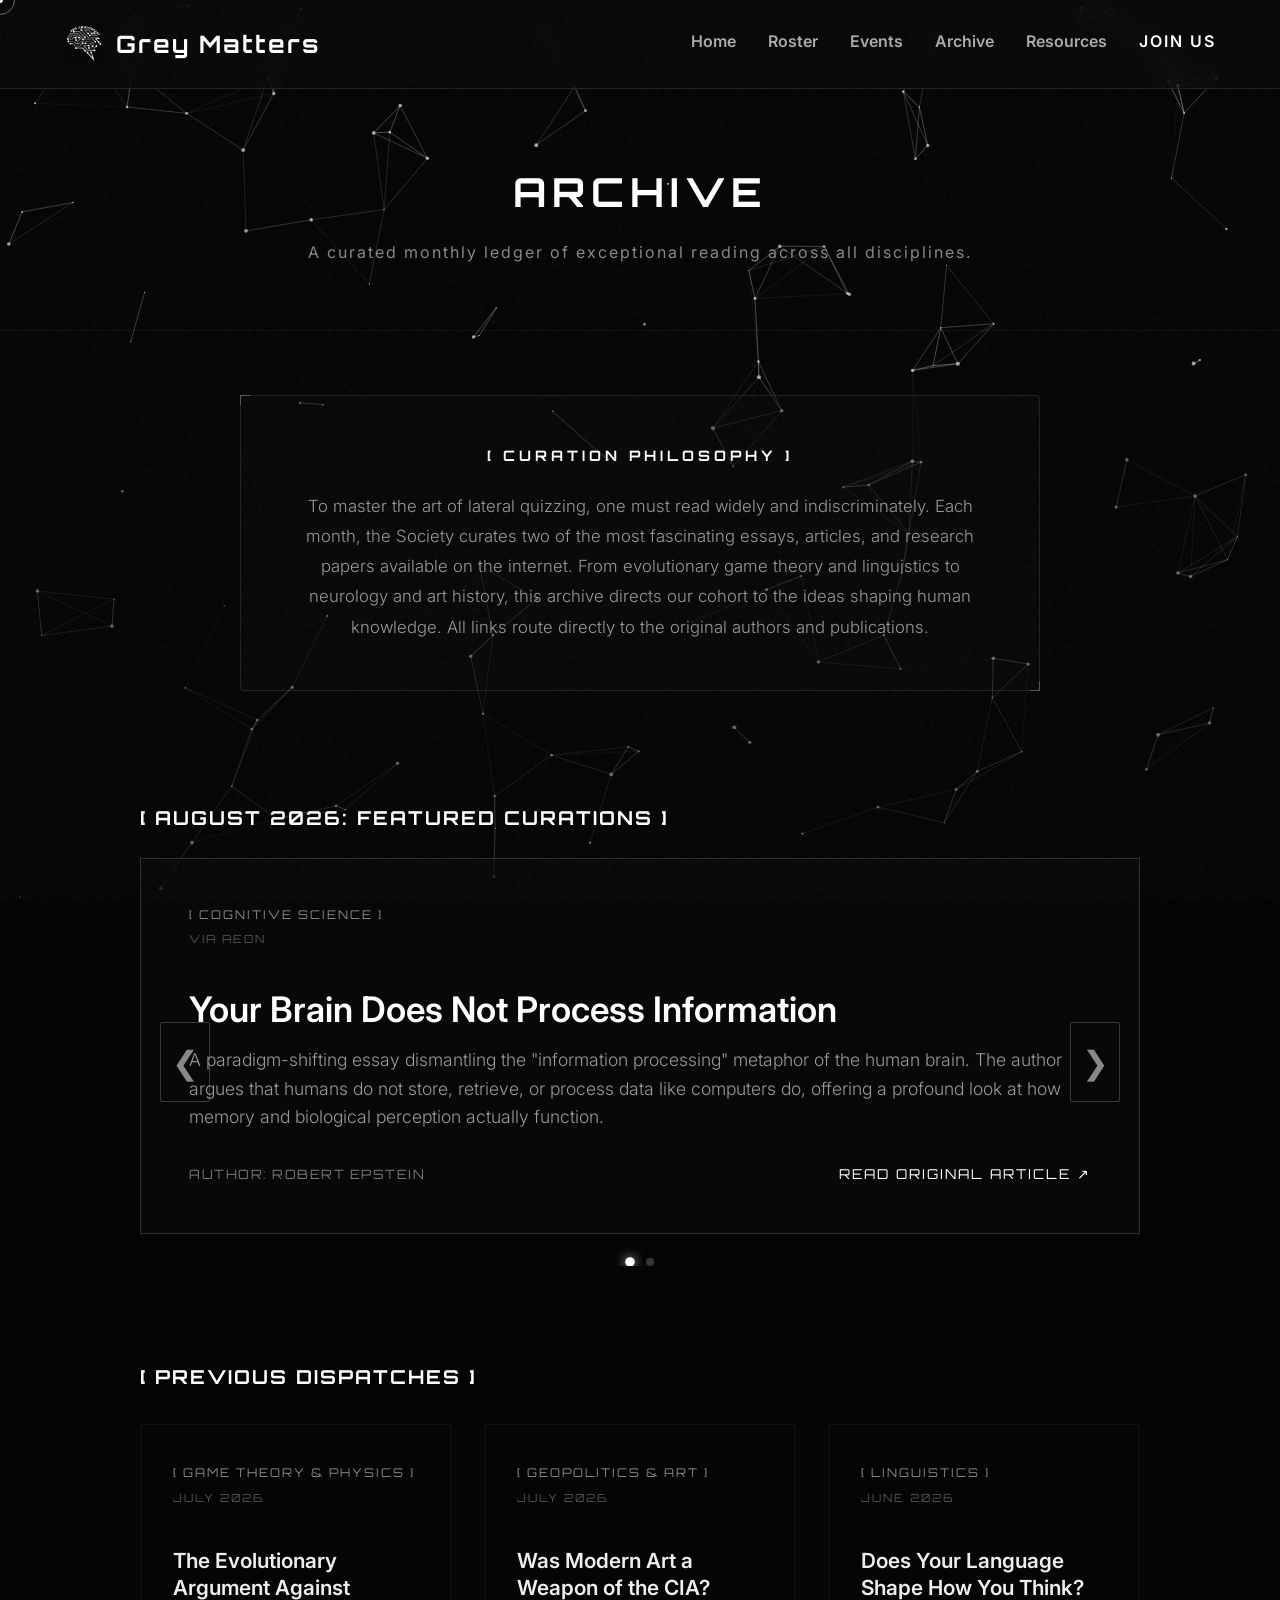
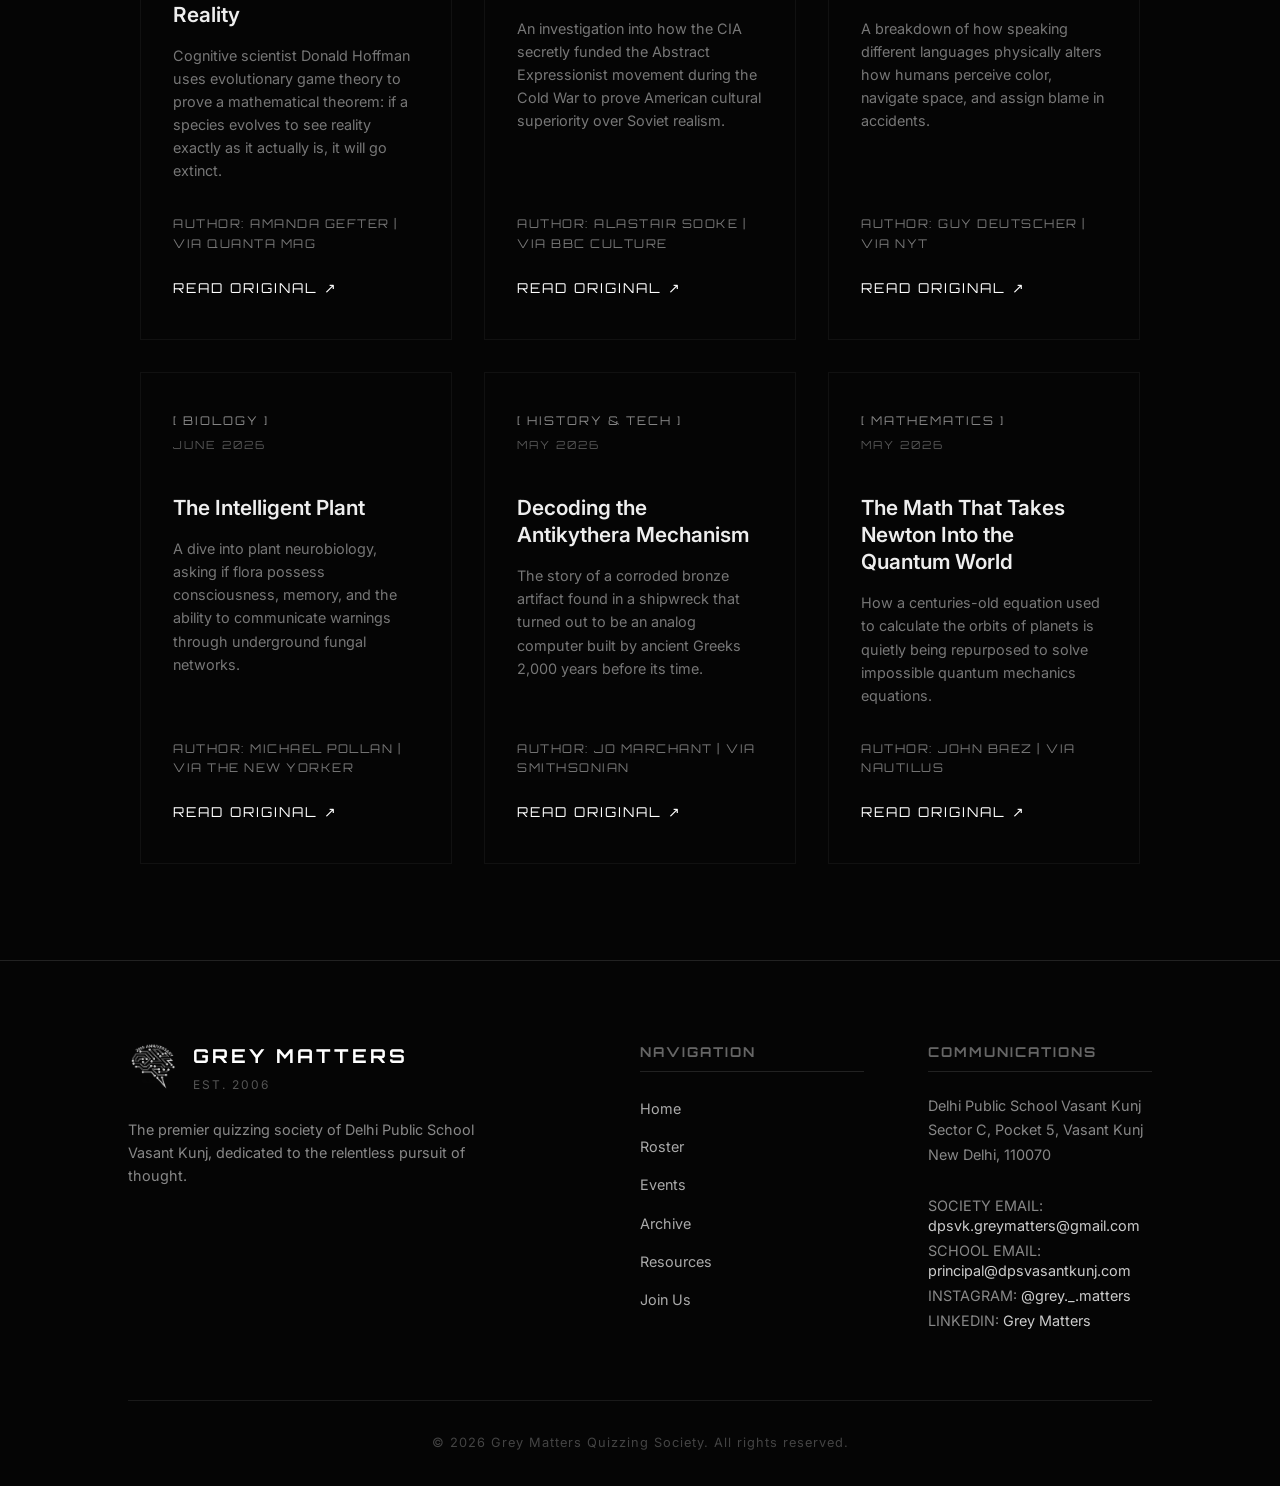
==== commit abc19f77: "Add files via upload" ====
--- a/archive.html
+++ b/archive.html
@@ -8,6 +8,7 @@
     <link rel="preconnect" href="https://fonts.gstatic.com" crossorigin>
     <link href="https://fonts.googleapis.com/css2?family=Inter:wght@300;400;600&family=Orbitron:wght@400;500;700&display=swap" rel="stylesheet">
     <link rel="stylesheet" href="style.css">
+    <link rel="icon" type="image/png" href="images/favicon.png?v=2">
 </head>
 <body>
 
--- a/style.css
+++ b/style.css
@@ -513,11 +513,11 @@
 
 .axiom {
     font-family: 'Orbitron', sans-serif;
-    font-size: 3.5rem; /* Massive, cinematic text */
+    font-size: 2.75rem; /* Massive, cinematic text */
     color: #444; /* Dark charcoal for the first line */
     letter-spacing: 6px;
     line-height: 1.4;
-    font-weight: 300;
+    font-weight: 275;
     margin-bottom: 3.5rem;
 }
 
@@ -2438,4 +2438,207 @@
         transform: translate(0); 
         text-shadow: 0 0 10px rgba(255, 255, 255, 0.5); /* Settles into a white glow */
     }
-}+}
+
+/* ==========================================
+   MOBILE & TABLET RESPONSIVE OVERRIDES
+   ========================================== */
+
+/* TABLET VIEW (Screens smaller than 992px) */
+@media screen and (max-width: 992px) {
+    /* Compress the 5-step roadmap into 2 columns instead of a flat horizontal line */
+    .roadmap-container { 
+        display: grid;
+        grid-template-columns: 1fr 1fr;
+        gap: 2rem;
+    }
+    
+    /* Disable the horizontal connector lines so they don't break the layout */
+    .roadmap-connector, .step-line {
+        display: none !important; 
+    }
+}
+
+/* MOBILE PHONE VIEW (Screens smaller than 768px) */
+@media screen and (max-width: 768px) {
+    
+    /* 1. Scale down the Hero Section */
+    .hero-logo img {
+        width: 180px !important; /* Prevents the brain from overpowering the screen */
+    }
+    
+    h1, .hero-title {
+        font-size: 2.2rem !important; /* Shrinks the massive WE QUIZ text */
+        text-align: center;
+    }
+
+    /* 2. The Navigation Bar Restructure */
+    nav, .global-nav {
+        padding: 10px;
+    }
+    
+    .nav-links {
+        display: flex;
+        flex-wrap: wrap; /* Allows links to wrap to a second line if they run out of space */
+        justify-content: center;
+        gap: 15px;
+        margin-top: 10px;
+        font-size: 0.85rem; /* Slightly smaller text for mobile thumbs */
+    }
+
+    /* 3. The Roadmap (Single Column Stack) */
+    .roadmap-container {
+        grid-template-columns: 1fr; /* Stacks the steps perfectly vertically */
+        text-align: center;
+    }
+
+    /* 4. Padding Adjustments (Prevent text from touching screen edges) */
+    section {
+        padding-left: 1.5rem !important;
+        padding-right: 1.5rem !important;
+    }
+}
+
+/* ==========================================
+       LOWER FRAME FIX: COGNITIVE SIMULATION
+       ========================================== */
+
+    /* 1. Force all grids in the lower half to collapse into a single column */
+    .cognitive-simulation, 
+    .simulation-container,
+    .simulation-grid {
+        display: grid !important;
+        grid-template-columns: 1fr !important; /* Forces 1 vertical column */
+        gap: 2rem !important;
+        padding: 1rem !important; /* Removes massive desktop padding */
+        width: 100% !important;
+    }
+
+    /* 2. Force any Flexbox rows to stack vertically */
+    .cognitive-simulation .flex-row,
+    .content-row {
+        display: flex !important;
+        flex-direction: column !important; 
+        align-items: center !important;
+    }
+
+    /* 3. Stop internal boxes from bleeding outside the parent */
+    .cognitive-simulation div, 
+    .terminal-window,
+    .simulation-box {
+        max-width: 100% !important;
+        width: 100% !important;
+        box-sizing: border-box !important;
+        margin-left: 0 !important;
+        margin-right: 0 !important;
+    }
+
+    /* 4. Ensure redacted text and long strings wrap properly */
+    .cognitive-simulation p, 
+    .redacted {
+        font-size: 0.95rem !important;
+        white-space: normal !important; 
+    }
+
+/* ==========================================
+   VIEWPORT LOCK & PARTICLE STABILIZATION
+   ========================================== */
+
+/* 1. Kills all horizontal bleed instantly */
+html, body {
+    max-width: 100%;
+    overflow-x: hidden !important; 
+}
+
+/* 2. Forces padding to behave mathematically */
+*, *::before, *::after {
+    box-sizing: border-box;
+}
+
+/* 3. Prevents large text from breaking the screen width on phones */
+p, h1, h2, h3, h4, h5, h6 {
+    overflow-wrap: break-word;
+    word-wrap: break-word;
+}
+
+/* 4. The Particle Matrix Fix */
+/* Note: Change #particles-js to your canvas class if you named it something else */
+#particles-js, canvas, .particle-container {
+    position: fixed !important; 
+    top: 0 !important;
+    left: 0 !important;
+    width: 100vw !important;
+    height: 100vh !important;
+    z-index: -1 !important;
+    overflow: hidden !important;
+    
+    /* CRITICAL: Stops the particles from blocking your fingers on touch screens */
+    pointer-events: none !important; 
+}
+
+
+/* ==========================================
+   MOBILE OVERRIDE: SEVERE LAYOUT FIX
+   ========================================== */
+@media screen and (max-width: 768px) {
+
+    /* 1. FIX NAV BAR CUTTING OFF TOP TEXT */
+    /* This pushes your whole website down so the nav doesn't cover "THOUGHT IS INFINITE" */
+    body {
+        padding-top: 90px !important; 
+    }
+
+    /* 2. REBUILD NAV BAR STRUCTURE (CENTER STACK) */
+    nav, .global-nav {
+        display: flex !important;
+        flex-direction: column !important; /* Stacks logo on top, links on bottom */
+        align-items: center !important; 
+        justify-content: center !important;
+        padding: 15px !important;
+        height: auto !important; /* Lets it expand vertically */
+    }
+
+    /* Fix "Grey Matters" logo */
+    .nav-brand {
+        margin-bottom: 15px !important;
+        text-align: center !important;
+    }
+
+    /* Fix the links overlapping */
+    .nav-links {
+        display: flex !important;
+        flex-wrap: wrap !important; /* CRITICAL: Allows links to drop to a new line if they run out of room */
+        justify-content: center !important;
+        width: 100% !important;
+        gap: 15px !important;
+        padding: 0 !important;
+    }
+
+    /* 3. FIX THE 2026 INDUCTION BOX COLLISION */
+    /* Target the specific glass box (Change '.glass-box' to match your actual HTML class) */
+    .glass-box, .hero-box {
+        display: flex !important;
+        flex-direction: column !important; /* Stacks 2026 on top of Induction text */
+        align-items: center !important;
+        justify-content: center !important;
+        text-align: center !important;
+        padding: 2rem !important;
+    }
+
+    /* Stop 2026 from floating over text */
+    .glass-box h1, .giant-year, .year-text {
+        position: relative !important; /* Kills the absolute coordinates forcing the overlap */
+        transform: none !important;
+        font-size: 3.5rem !important; /* Scales down for phone */
+        margin-bottom: 20px !important; /* Adds space between 2026 and the text */
+    }
+
+    /* Force "INDUCTIONS" to wrap inside the box */
+    .glass-box p, .glass-box h2, .induction-text {
+        position: relative !important;
+        white-space: normal !important; /* CRITICAL: Forces "INDUCTIONS" to wrap to the next line instead of bleeding off the screen */
+        word-wrap: break-word !important; 
+        width: 100% !important;
+        letter-spacing: 2px !important;
+    }
+}
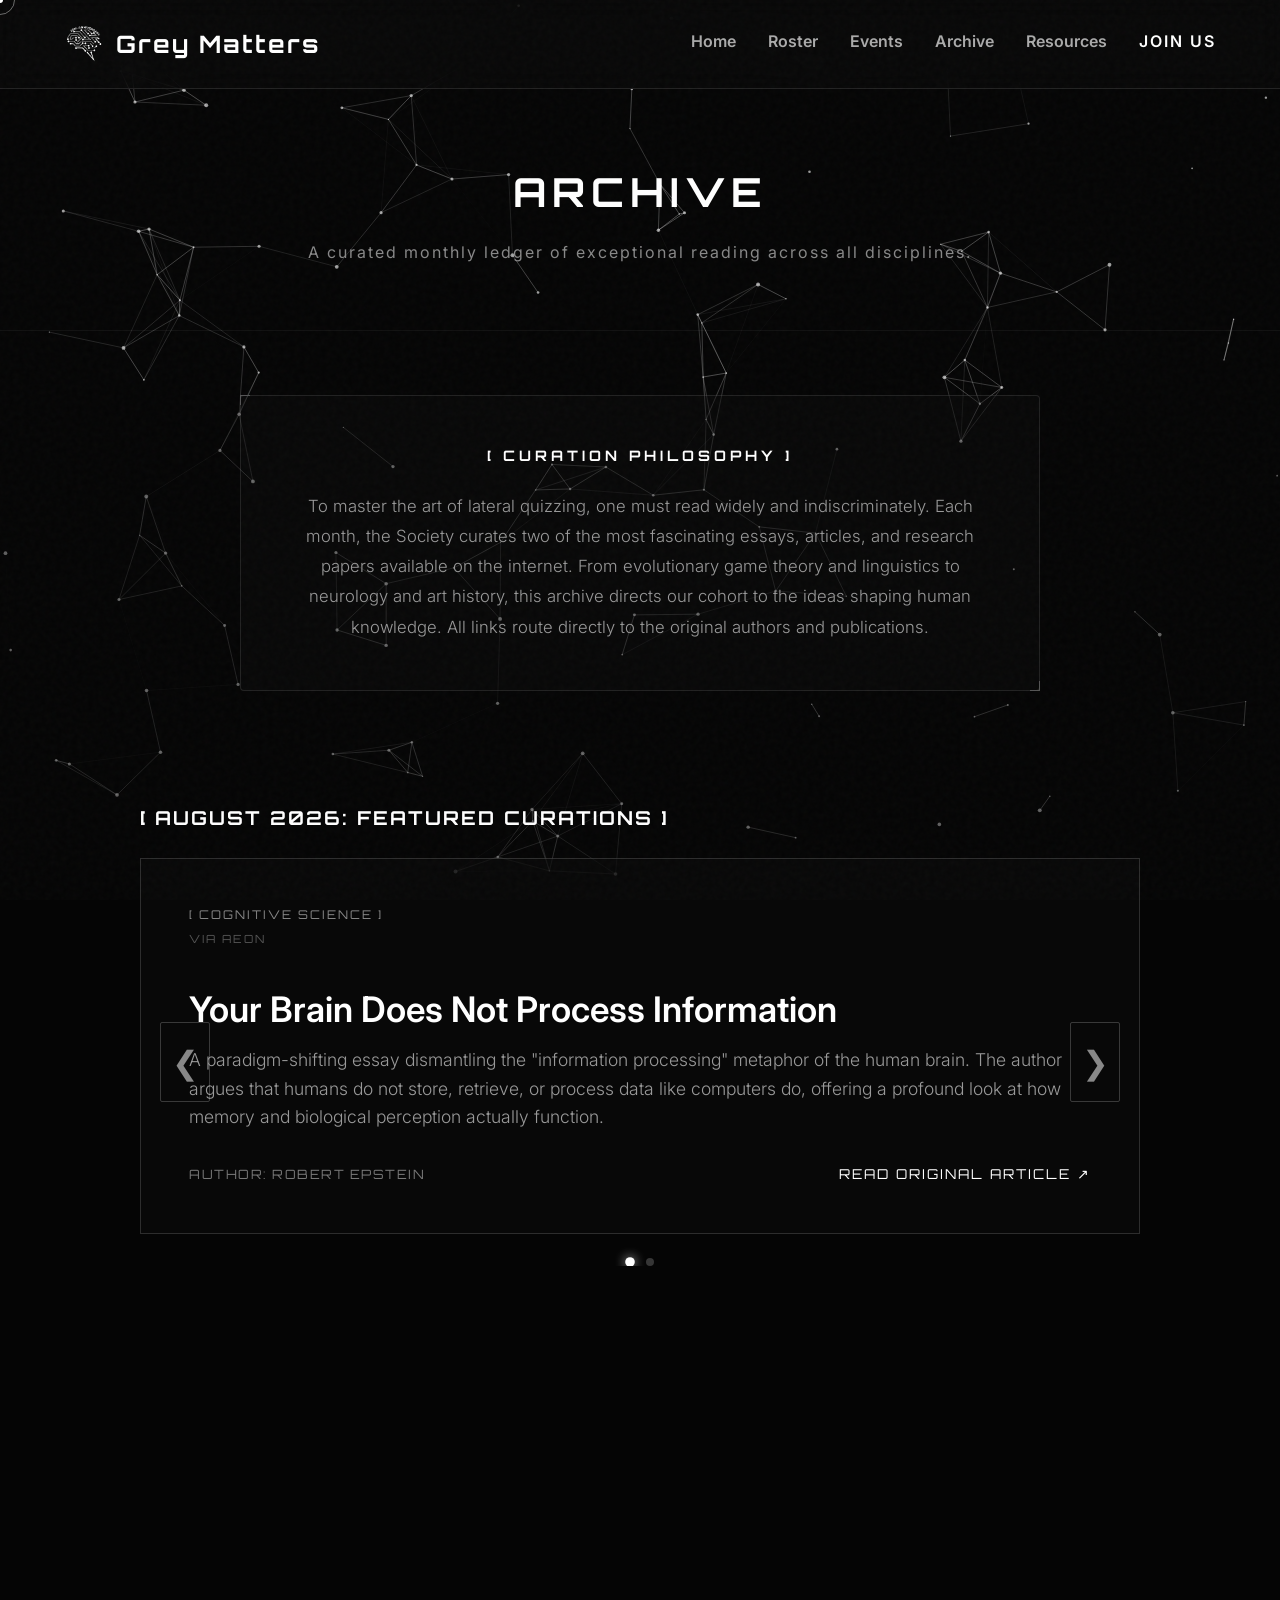
==== commit 9c30139d: "Add files via upload" ====
--- a/archive.html
+++ b/archive.html
@@ -22,7 +22,7 @@
     <!-- Navigation Bar -->
     <nav class="navbar">
         <a href="index.html" class="nav-brand">
-            <img src="images/logo.jpeg" alt="GM Logo" class="nav-logo">
+            <img src="images/anniversary-brain-transparent.png" alt="GM Logo" class="nav-logo">
             Grey Matters
         </a>
         <ul class="nav-links">
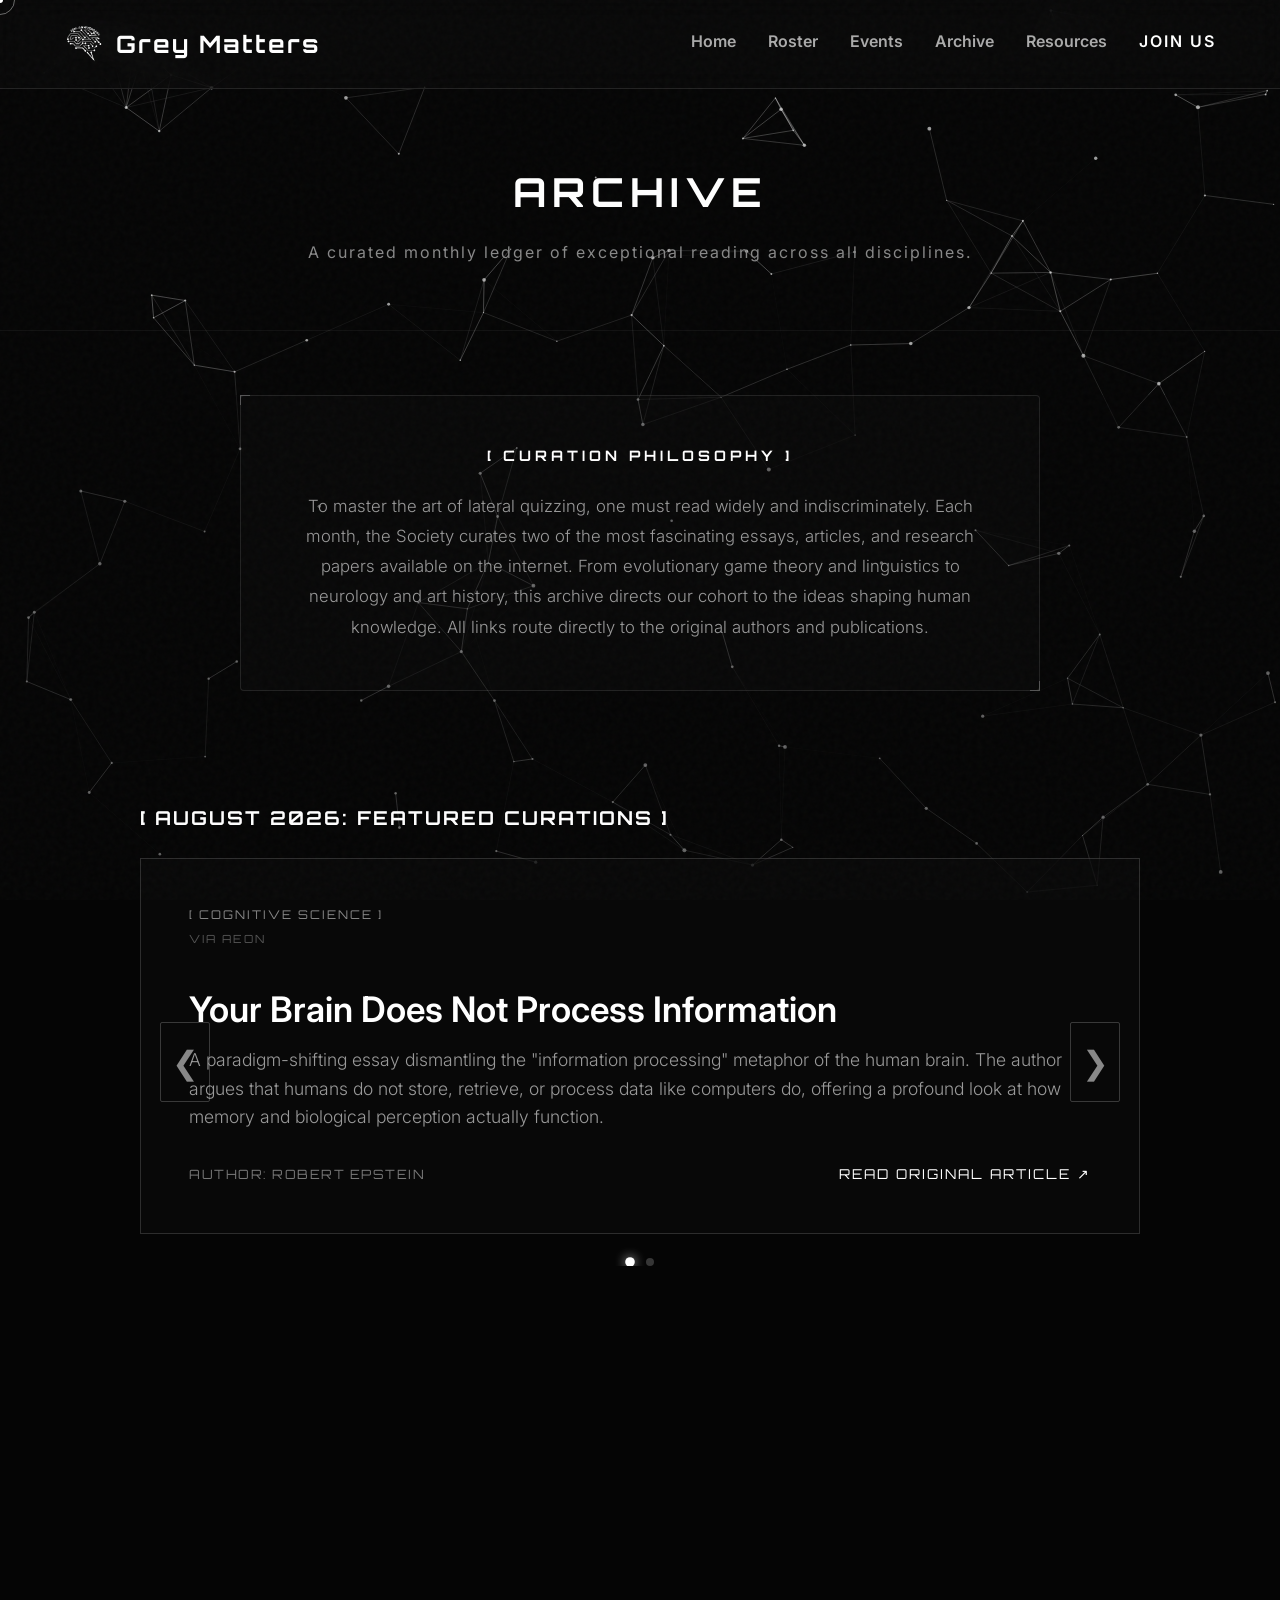
==== commit 4e12f91c: "Add files via upload" ====
--- a/archive.html
+++ b/archive.html
@@ -222,7 +222,6 @@
                     <p>New Delhi, 110070</p>
                     <br>
                     <p>SOCIETY EMAIL: <a href="mailto:dpsvk.greymatters@gmail.com" class="contact-link">dpsvk.greymatters@gmail.com</a></p>
-                    <p>SCHOOL EMAIL: <a href="mailto:principal@dpsvasantkunj.com" class="contact-link">principal@dpsvasantkunj.com</a></p>
                     <p>INSTAGRAM: <a href="https://instagram.com/grey._.matters" target="_blank" class="contact-link">@grey._.matters</a></p>
                     <p>LINKEDIN: <a href="https://linkedin.com/company/grey-matters-dpsvasantkunj" target="_blank" class="contact-link">Grey Matters</a></p>
                 </div>
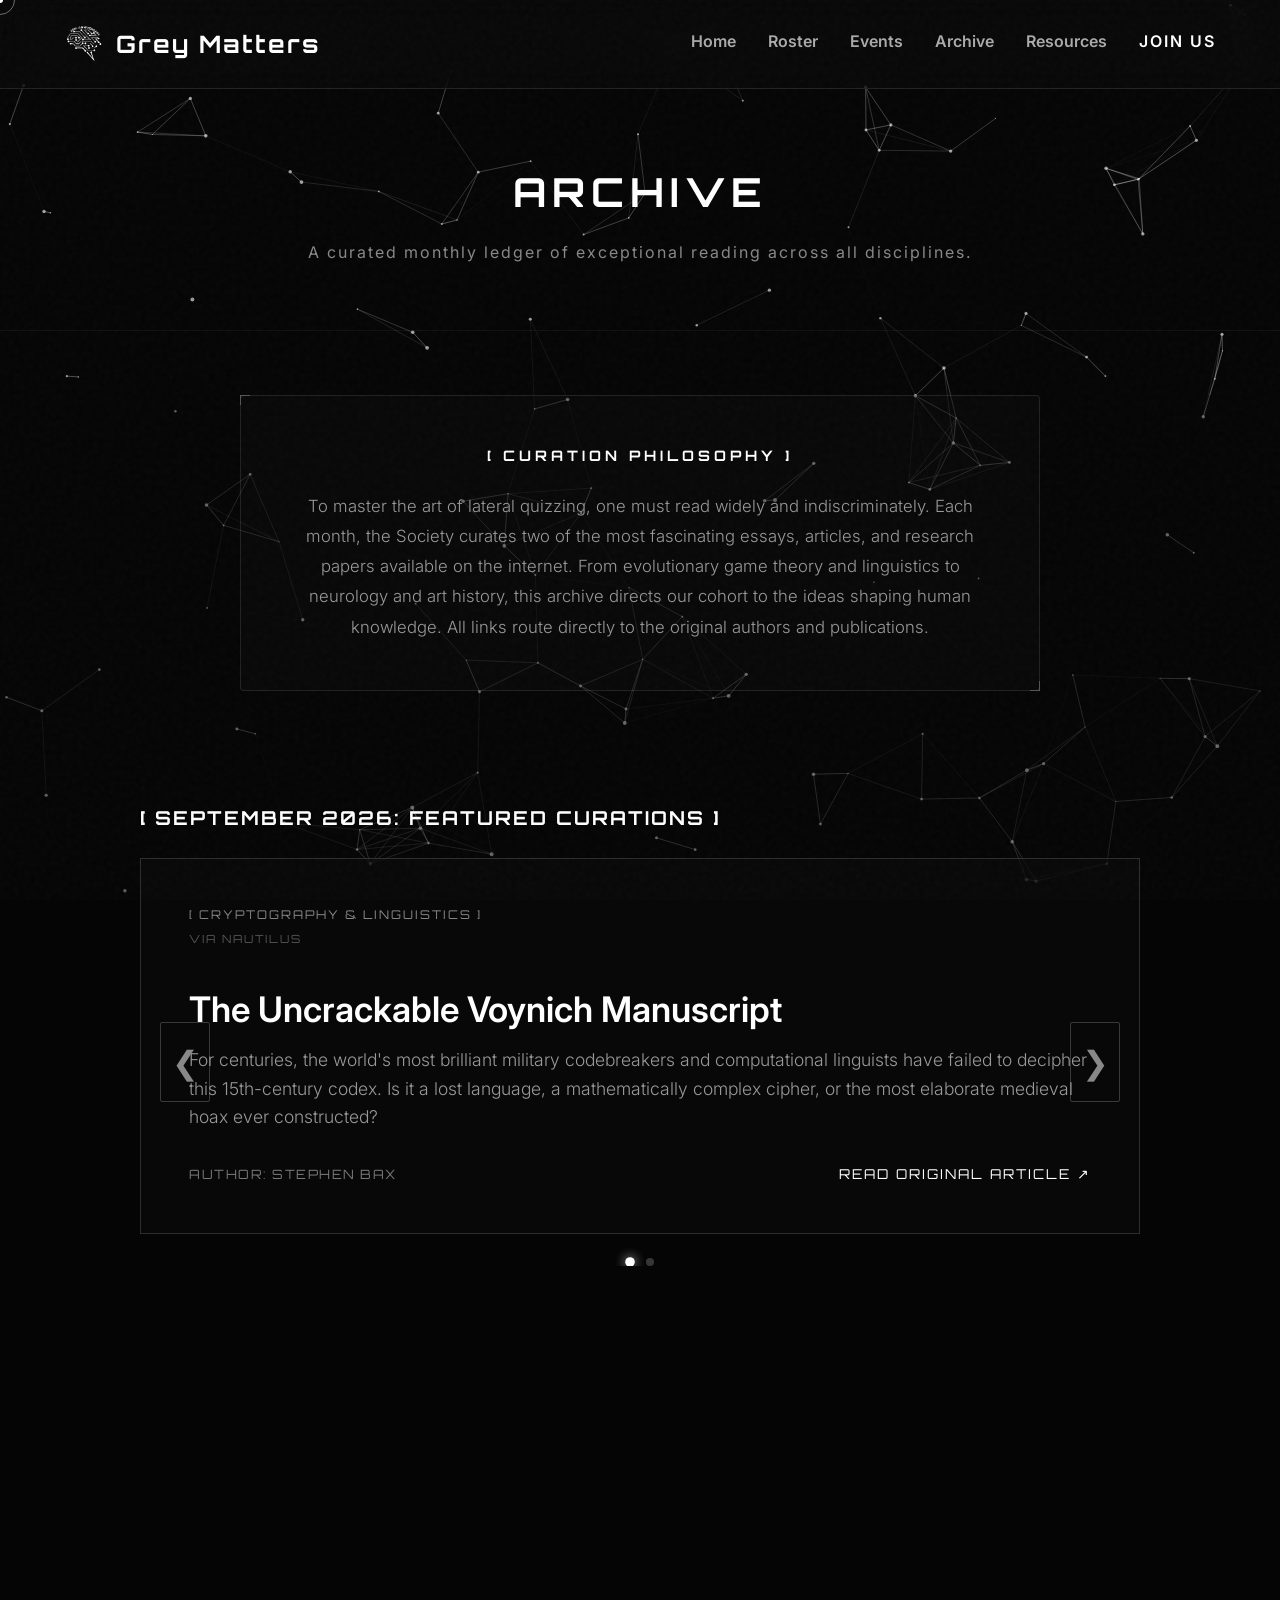
==== commit 50736799: "Add files via upload" ====
--- a/archive.html
+++ b/archive.html
@@ -51,9 +51,9 @@
         </div>
     </section>
 
-    <!-- AUGUST 2026: Swipeable Featured Banner -->
+    <!-- SEPTEMBER 2026: Swipeable Featured Banner -->
     <section class="section reveal" style="padding-top: 0;">
-        <h2 class="section-title" style="font-size: 1.2rem; margin-bottom: 1.5rem; text-align: left; max-width: 1000px; margin-left: auto; margin-right: auto;">[ AUGUST 2026: FEATURED CURATIONS ]</h2>
+        <h2 class="section-title" style="font-size: 1.2rem; margin-bottom: 1.5rem; text-align: left; max-width: 1000px; margin-left: auto; margin-right: auto;">[ SEPTEMBER 2026: FEATURED CURATIONS ]</h2>
         
         <div class="slider-wrapper">
             
@@ -63,31 +63,31 @@
 
             <div class="slider-container" id="archive-slider">
                 
-                <!-- Slide 1 -->
+                <!-- Slide 1: September -->
                 <div class="featured-article slide">
                     <div class="article-meta" style="display: flex; flex-direction: column; align-items: flex-start; gap: 8px; height: auto; padding-bottom: 15px;">
-                        <span class="article-tag">[ COGNITIVE SCIENCE ]</span>
-                        <span class="article-date">VIA AEON</span>
-                    </div>
-                    <h3 class="featured-title">Your Brain Does Not Process Information</h3>
-                    <p class="featured-excerpt">A paradigm-shifting essay dismantling the "information processing" metaphor of the human brain. The author argues that humans do not store, retrieve, or process data like computers do, offering a profound look at how memory and biological perception actually function.</p>
+                        <span class="article-tag">[ CRYPTOGRAPHY & LINGUISTICS ]</span>
+                        <span class="article-date">VIA NAUTILUS</span>
+                    </div>
+                    <h3 class="featured-title">The Uncrackable Voynich Manuscript</h3>
+                    <p class="featured-excerpt">For centuries, the world's most brilliant military codebreakers and computational linguists have failed to decipher this 15th-century codex. Is it a lost language, a mathematically complex cipher, or the most elaborate medieval hoax ever constructed?</p>
                     <div class="article-footer">
-                        <div class="article-author">AUTHOR: ROBERT EPSTEIN</div>
-                        <a href="https://aeon.co/essays/your-brain-does-not-process-information-and-it-is-not-a-computer" target="_blank" class="read-more">READ ORIGINAL ARTICLE ↗</a>
-                    </div>
-                </div>
-
-                <!-- Slide 2 -->
+                        <div class="article-author">AUTHOR: STEPHEN BAX</div>
+                        <a href="https://stephenbax.net/?page_id=11" target="_blank" class="read-more">READ ORIGINAL ARTICLE ↗</a>
+                    </div>
+                </div>
+
+                <!-- Slide 2: September -->
                 <div class="featured-article slide">
                     <div class="article-meta" style="display: flex; flex-direction: column; align-items: flex-start; gap: 8px; height: auto; padding-bottom: 15px;">
-                        <span class="article-tag">[ GEOPOLITICS & SUPPLY CHAIN ]</span>
-                        <span class="article-date">VIA WIRED</span>
-                    </div>
-                    <h3 class="featured-title">The Deadly Global War for Sand</h3>
-                    <p class="featured-excerpt">Sand is the most consumed natural resource on Earth after water, serving as the hidden foundation for modern concrete, glass, and silicon microchips. This investigation uncovers the terrifying reality of "peak sand" and the violent, multi-billion-dollar black markets currently fighting over it.</p>
+                        <span class="article-tag">[ ASTROPHYSICS & PHILOSOPHY ]</span>
+                        <span class="article-date">VIA BIG THINK</span>
+                    </div>
+                    <h3 class="featured-title">The Dark Forest Theory of the Universe</h3>
+                    <p class="featured-excerpt">A terrifying solution to the Fermi Paradox. If the universe is a "dark forest" where every civilization is an armed hunter stalking through the trees, silence is the only way to survive. This essay explores why broadcasting humanity's existence into the cosmos might be a fatal mistake.</p>
                     <div class="article-footer">
-                        <div class="article-author">AUTHOR: VINCE BEISER</div>
-                        <a href="https://www.wired.com/2015/03/illegal-sand-mining/" target="_blank" class="read-more">READ ORIGINAL ARTICLE ↗</a>
+                        <div class="article-author">AUTHOR: SCOTTY HENDRICKS</div>
+                        <a href="https://bigthink.com/surprising-science/the-dark-forest-theory-a-terrifying-explanation-of-why-we-havent-heard-from-aliens-yet/" target="_blank" class="read-more">READ ORIGINAL ARTICLE ↗</a>
                     </div>
                 </div>
 
@@ -102,12 +102,36 @@
             
     </section>
 
-    <!-- PRECEDING MONTHS: Dispatch Log Grid (May to July) -->
+    <!-- PRECEDING MONTHS: Dispatch Log Grid (August to May) -->
     <section class="section reveal" style="padding-top: 0; padding-bottom: 6rem;">
         <h2 class="section-title" style="font-size: 1.2rem; margin-bottom: 2rem; text-align: left; max-width: 1000px; margin-left: auto; margin-right: auto;">[ PREVIOUS DISPATCHES ]</h2>
         
         <div class="archive-grid">
             
+            <!-- AUGUST 2026: Article 1 (Moved from Slider) -->
+            <div class="archive-card" style="padding: 2.5rem 2rem; display: flex; flex-direction: column;">
+                <div class="article-meta" style="display: flex; flex-direction: column; align-items: flex-start; gap: 8px; height: auto; padding-bottom: 15px;">
+                    <span class="article-tag">[ COGNITIVE SCIENCE ]</span>
+                    <span class="article-date">AUGUST 2026</span>
+                </div>
+                <h4 class="card-title">Your Brain Does Not Process Information</h4>
+                <p class="card-excerpt">A paradigm-shifting essay dismantling the "information processing" metaphor of the human brain, arguing that humans do not store or retrieve data like computers do.</p>
+                <p class="article-author" style="margin-bottom: 1.5rem; font-size: 0.75rem;">AUTHOR: ROBERT EPSTEIN | VIA AEON</p>
+                <a href="https://aeon.co/essays/your-brain-does-not-process-information-and-it-is-not-a-computer" target="_blank" class="read-more">READ ORIGINAL ↗</a>
+            </div>
+
+            <!-- AUGUST 2026: Article 2 (Moved from Slider) -->
+            <div class="archive-card" style="padding: 2.5rem 2rem; display: flex; flex-direction: column;">
+                <div class="article-meta" style="display: flex; flex-direction: column; align-items: flex-start; gap: 8px; height: auto; padding-bottom: 15px;">
+                    <span class="article-tag">[ GEOPOLITICS & SUPPLY CHAIN ]</span>
+                    <span class="article-date">AUGUST 2026</span>
+                </div>
+                <h4 class="card-title">The Deadly Global War for Sand</h4>
+                <p class="card-excerpt">An investigation uncovering the terrifying reality of "peak sand" and the violent, multi-billion-dollar black markets currently fighting over the foundation of modern infrastructure.</p>
+                <p class="article-author" style="margin-bottom: 1.5rem; font-size: 0.75rem;">AUTHOR: VINCE BEISER | VIA WIRED</p>
+                <a href="https://www.wired.com/2015/03/illegal-sand-mining/" target="_blank" class="read-more">READ ORIGINAL ↗</a>
+            </div>
+
             <!-- JULY 2026: Article 1 -->
             <div class="archive-card" style="padding: 2.5rem 2rem; display: flex; flex-direction: column;">
                 <div class="article-meta" style="display: flex; flex-direction: column; align-items: flex-start; gap: 8px; height: auto; padding-bottom: 15px;">
--- a/style.css
+++ b/style.css
@@ -718,6 +718,165 @@
     letter-spacing: 1px;
 }
 
+/* ==========================================
+   REGISTRATION TERMINAL (INTELLECTUAL ELEGANCE)
+   ========================================== */
+.registration-section {
+    padding: 4rem 1.5rem;
+    display: flex;
+    justify-content: center;
+    width: 100%;
+}
+
+/* Refined Dark Glassmorphism */
+.terminal-form-container.elegant-theme {
+    width: 100%;
+    max-width: 600px; 
+    background: rgba(10, 10, 12, 0.6); 
+    backdrop-filter: blur(16px);
+    -webkit-backdrop-filter: blur(16px);
+    border: 1px solid rgba(255, 255, 255, 0.08);
+    border-top: 1px solid rgba(197, 160, 89, 0.5); /* Single, subtle gold top accent */
+    padding: 3.5rem 4rem;
+    box-shadow: 0 25px 50px rgba(0, 0, 0, 0.5);
+    border-radius: 6px;
+}
+
+/* Elegant Typography */
+.form-header {
+    border-bottom: 1px solid rgba(255, 255, 255, 0.08);
+    padding-bottom: 1.5rem;
+    margin-bottom: 2.5rem;
+}
+
+.form-header h3 {
+    font-family: 'Orbitron', sans-serif;
+    color: #fff;
+    margin-bottom: 0.5rem;
+    letter-spacing: 4px;
+    font-size: 1.4rem;
+    font-weight: 500;
+}
+
+.blink {
+    color: rgba(197, 160, 89, 0.7); /* Subtle gold text for the blinking cursor */
+    animation: blinker 2s linear infinite;
+    font-family: 'Inter', sans-serif;
+    font-size: 0.9rem;
+    letter-spacing: 1px;
+}
+
+@keyframes blinker { 
+    50% { opacity: 0.3; } 
+}
+
+/* Side-by-Side Structure */
+.input-row {
+    display: flex;
+    gap: 20px;
+    width: 100%;
+}
+
+.input-group.half {
+    flex: 1;
+}
+
+/* Minimalist Inputs */
+.input-group {
+    margin-bottom: 2rem;
+    display: flex;
+    flex-direction: column;
+    text-align: left;
+}
+
+.input-group label {
+    font-family: 'Orbitron', sans-serif;
+    color: rgba(255, 255, 255, 0.5);
+    font-size: 0.75rem;
+    margin-bottom: 0.8rem;
+    letter-spacing: 2px;
+}
+
+.input-group input, 
+.input-group select {
+    background: transparent;
+    border: none;
+    border-bottom: 1px solid rgba(255, 255, 255, 0.15);
+    color: #fff;
+    font-size: 1.1rem;
+    padding: 0.5rem 0;
+    font-family: 'Inter', sans-serif;
+    transition: all 0.3s ease;
+    -webkit-appearance: none;
+    appearance: none;
+    border-radius: 0;
+}
+
+/* Whisper of Gold on Focus */
+.input-group input:focus, 
+.input-group select:focus {
+    outline: none;
+    border-bottom: 1px solid #c5a059; /* Gold baseline when typing */
+    background: rgba(197, 160, 89, 0.02); /* Extremely faint glow */
+    transform: translateY(-2px); /* Slight elevation */
+}
+
+/* Clean Dropdown Styling */
+.input-group select {
+    cursor: pointer;
+    background-image: url("data:image/svg+xml;charset=US-ASCII,%3Csvg%20xmlns%3D%22http%3A%2F%2Fwww.w3.org%2F2000%2Fsvg%22%20width%3D%22292.4%22%20height%3D%22292.4%22%3E%3Cpath%20fill%3D%22%23FFFFFF%22%20d%3D%22M287%2069.4a17.6%2017.6%200%200%200-13-5.4H18.4c-5%200-9.3%201.8-12.9%205.4A17.6%2017.6%200%200%200%200%2082.2c0%205%201.8%209.3%205.4%2012.9l128%20127.9c3.6%203.6%207.8%205.4%2012.8%205.4s9.2-1.8%2012.8-5.4L287%2095c3.5-3.5%205.4-7.8%205.4-12.8%200-5-1.9-9.2-5.5-12.8z%22%2F%3E%3C%2Fsvg%3E");
+    background-repeat: no-repeat;
+    background-position: right 0.5rem top 50%;
+    background-size: 0.6rem auto;
+    padding-right: 2rem;
+}
+
+/* Arrow turns gold on focus */
+.input-group select:focus {
+    background-image: url("data:image/svg+xml;charset=US-ASCII,%3Csvg%20xmlns%3D%22http%3A%2F%2Fwww.w3.org%2F2000%2Fsvg%22%20width%3D%22292.4%22%20height%3D%22292.4%22%3E%3Cpath%20fill%3D%22%23c5a059%22%20d%3D%22M287%2069.4a17.6%2017.6%200%200%200-13-5.4H18.4c-5%200-9.3%201.8-12.9%205.4A17.6%2017.6%200%200%200%200%2082.2c0%205%201.8%209.3%205.4%2012.9l128%20127.9c3.6%203.6%207.8%205.4%2012.8%205.4s9.2-1.8%2012.8-5.4L287%2095c3.5-3.5%205.4-7.8%205.4-12.8%200-5-1.9-9.2-5.5-12.8z%22%2F%3E%3C%2Fsvg%3E");
+}
+
+.input-group select option {
+    background: #0f0f11; 
+    color: #fff;
+}
+
+/* Minimalist Button */
+.submit-btn.elegant-btn {
+    font-family: 'Orbitron', sans-serif;
+    background: transparent;
+    color: #fff;
+    border: 1px solid rgba(255, 255, 255, 0.3);
+    padding: 1.2rem;
+    font-size: 1rem;
+    letter-spacing: 3px;
+    border-radius: 4px;
+    cursor: pointer;
+    width: 100%;
+    margin-top: 1.5rem;
+    transition: all 0.4s ease;
+}
+
+.submit-btn.elegant-btn:hover {
+    background: #fff;
+    color: #000;
+    border-color: #fff;
+    box-shadow: 0 0 20px rgba(255, 255, 255, 0.2);
+}
+
+/* Mobile Responsiveness for side-by-side inputs */
+@media screen and (max-width: 480px) {
+    .input-row {
+        flex-direction: column;
+        gap: 0;
+    }
+    .input-group.half {
+        width: 100%;
+    }
+    .terminal-form-container.elegant-theme {
+        padding: 2.5rem 2rem;
+    }
+}
 /* Mobile Responsiveness for Footer */
 @media (max-width: 768px) {
     .footer-grid {
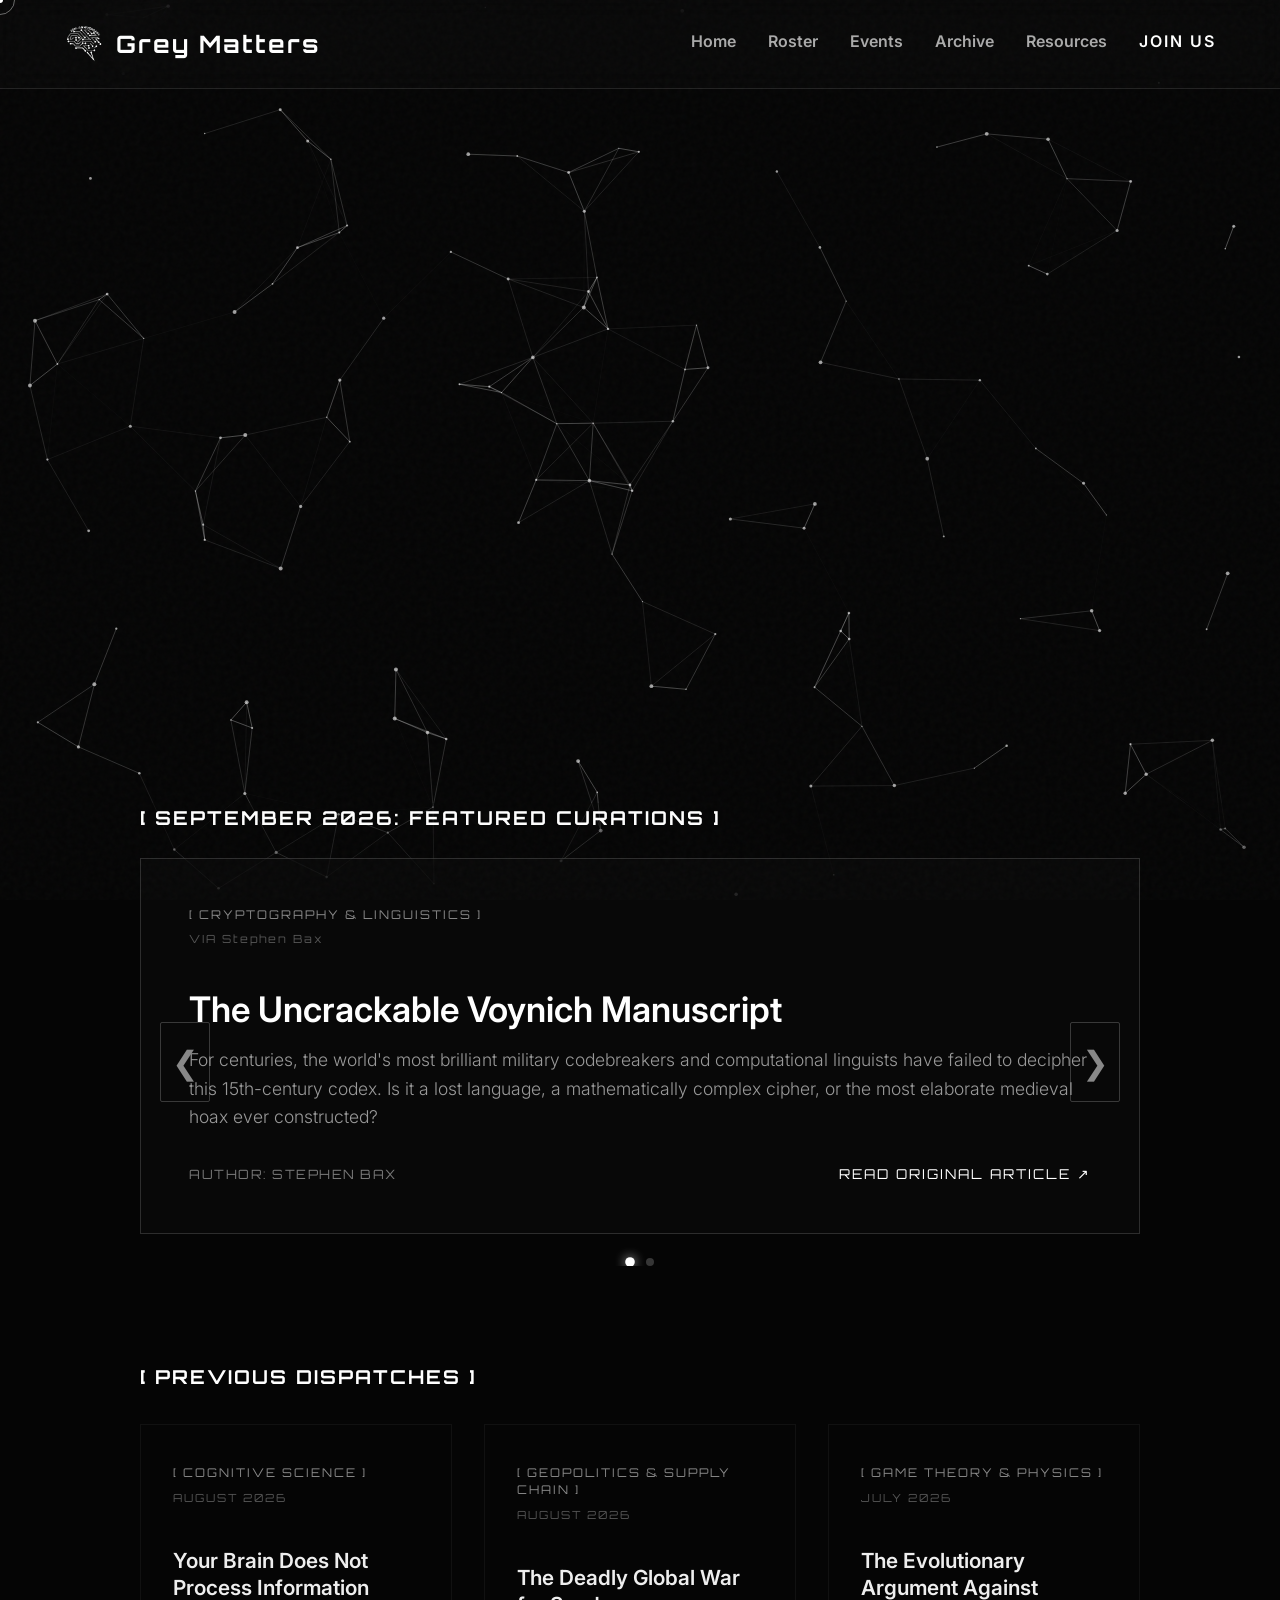
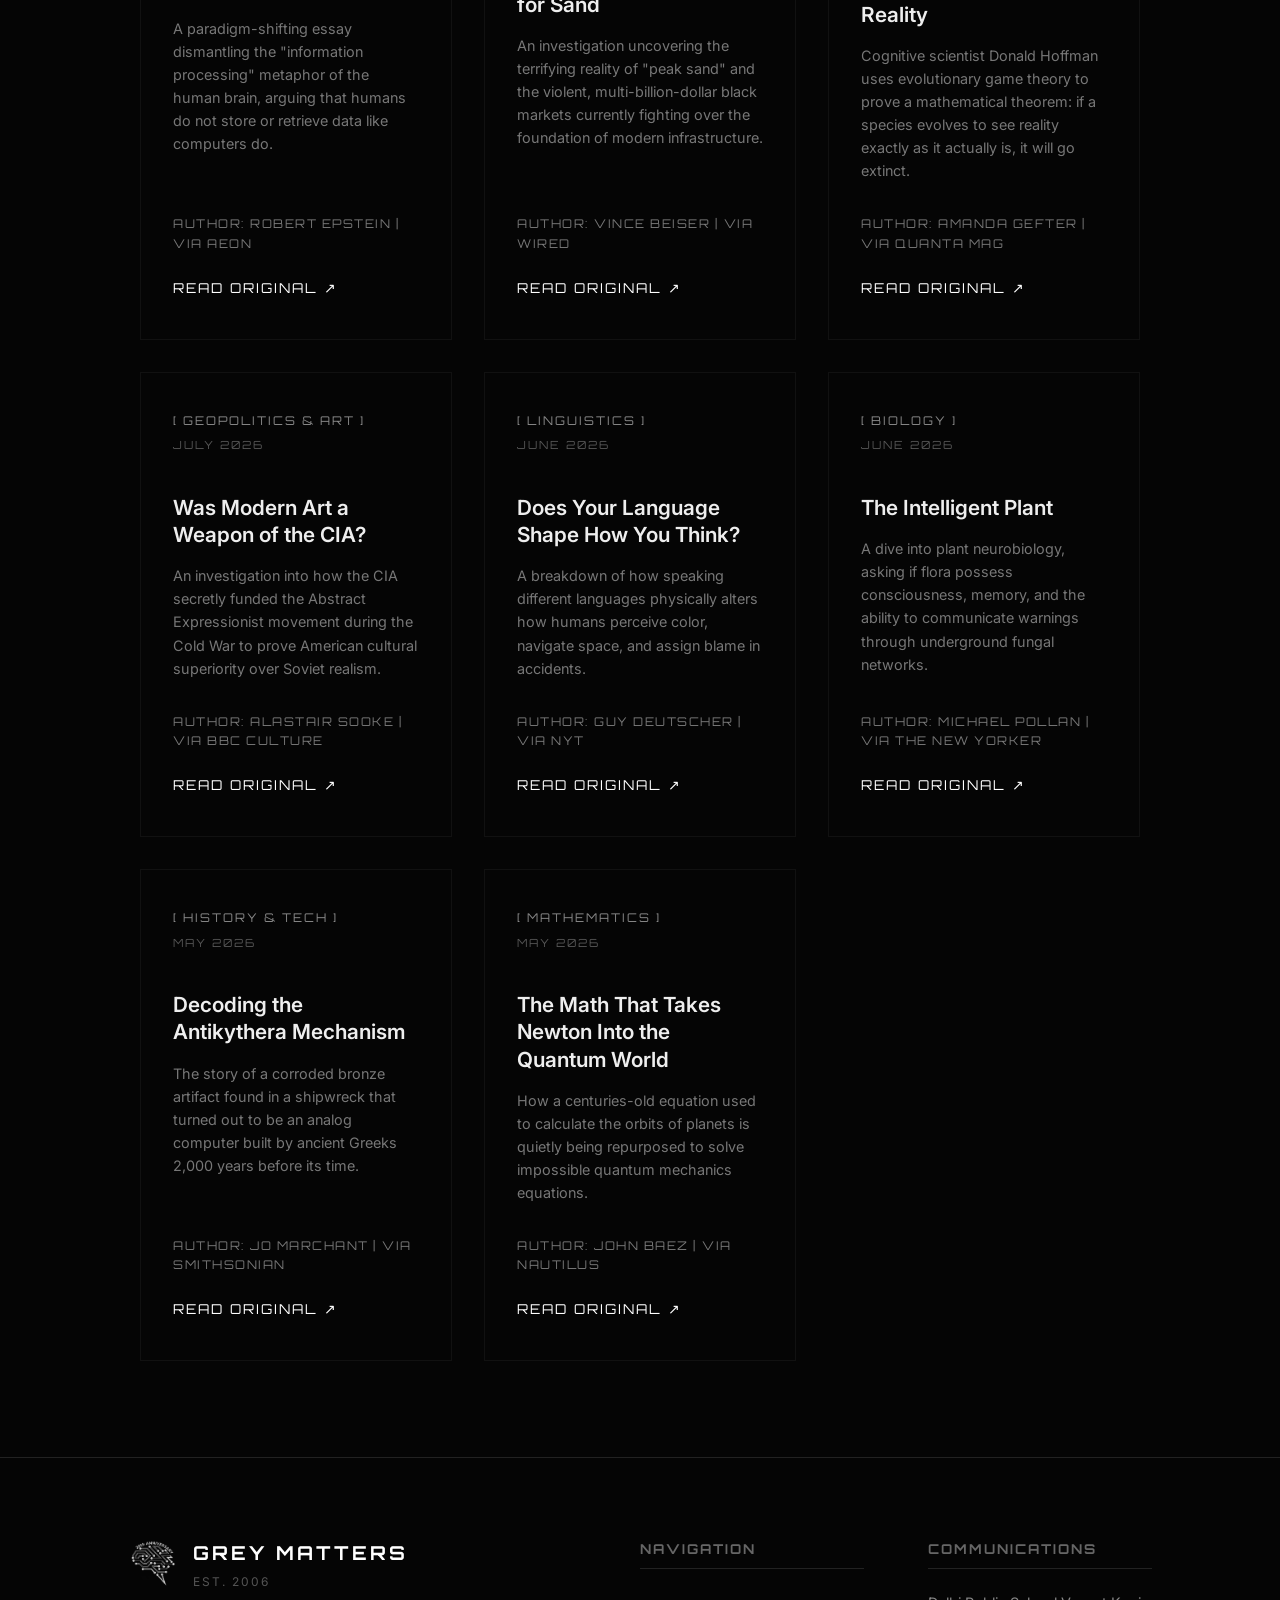
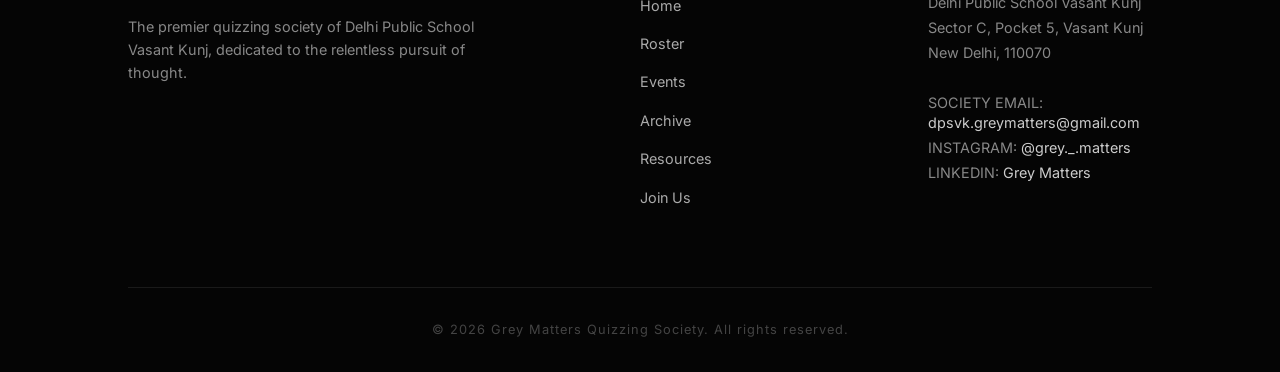
==== commit 71338ca0: "Add files via upload" ====
--- a/archive.html
+++ b/archive.html
@@ -67,7 +67,7 @@
                 <div class="featured-article slide">
                     <div class="article-meta" style="display: flex; flex-direction: column; align-items: flex-start; gap: 8px; height: auto; padding-bottom: 15px;">
                         <span class="article-tag">[ CRYPTOGRAPHY & LINGUISTICS ]</span>
-                        <span class="article-date">VIA NAUTILUS</span>
+                        <span class="article-date">VIA Stephen Bax</span>
                     </div>
                     <h3 class="featured-title">The Uncrackable Voynich Manuscript</h3>
                     <p class="featured-excerpt">For centuries, the world's most brilliant military codebreakers and computational linguists have failed to decipher this 15th-century codex. Is it a lost language, a mathematically complex cipher, or the most elaborate medieval hoax ever constructed?</p>
